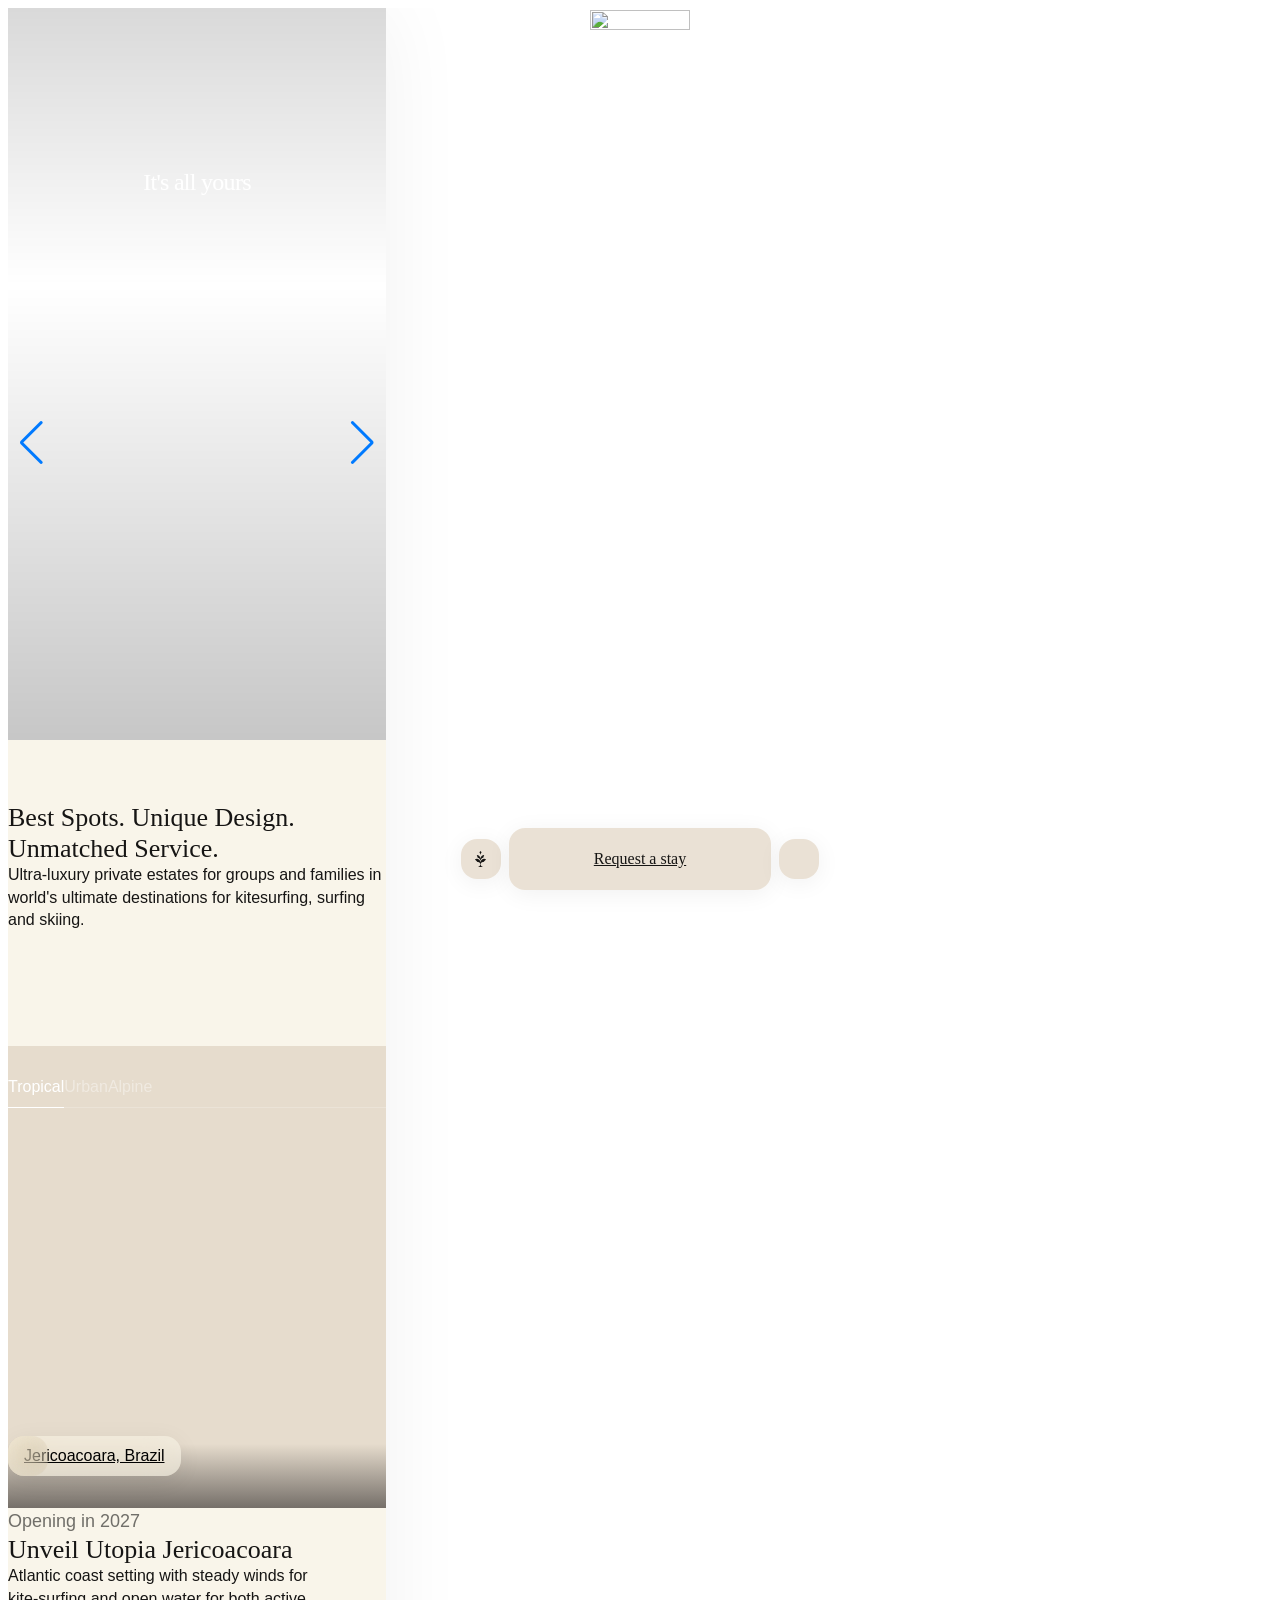
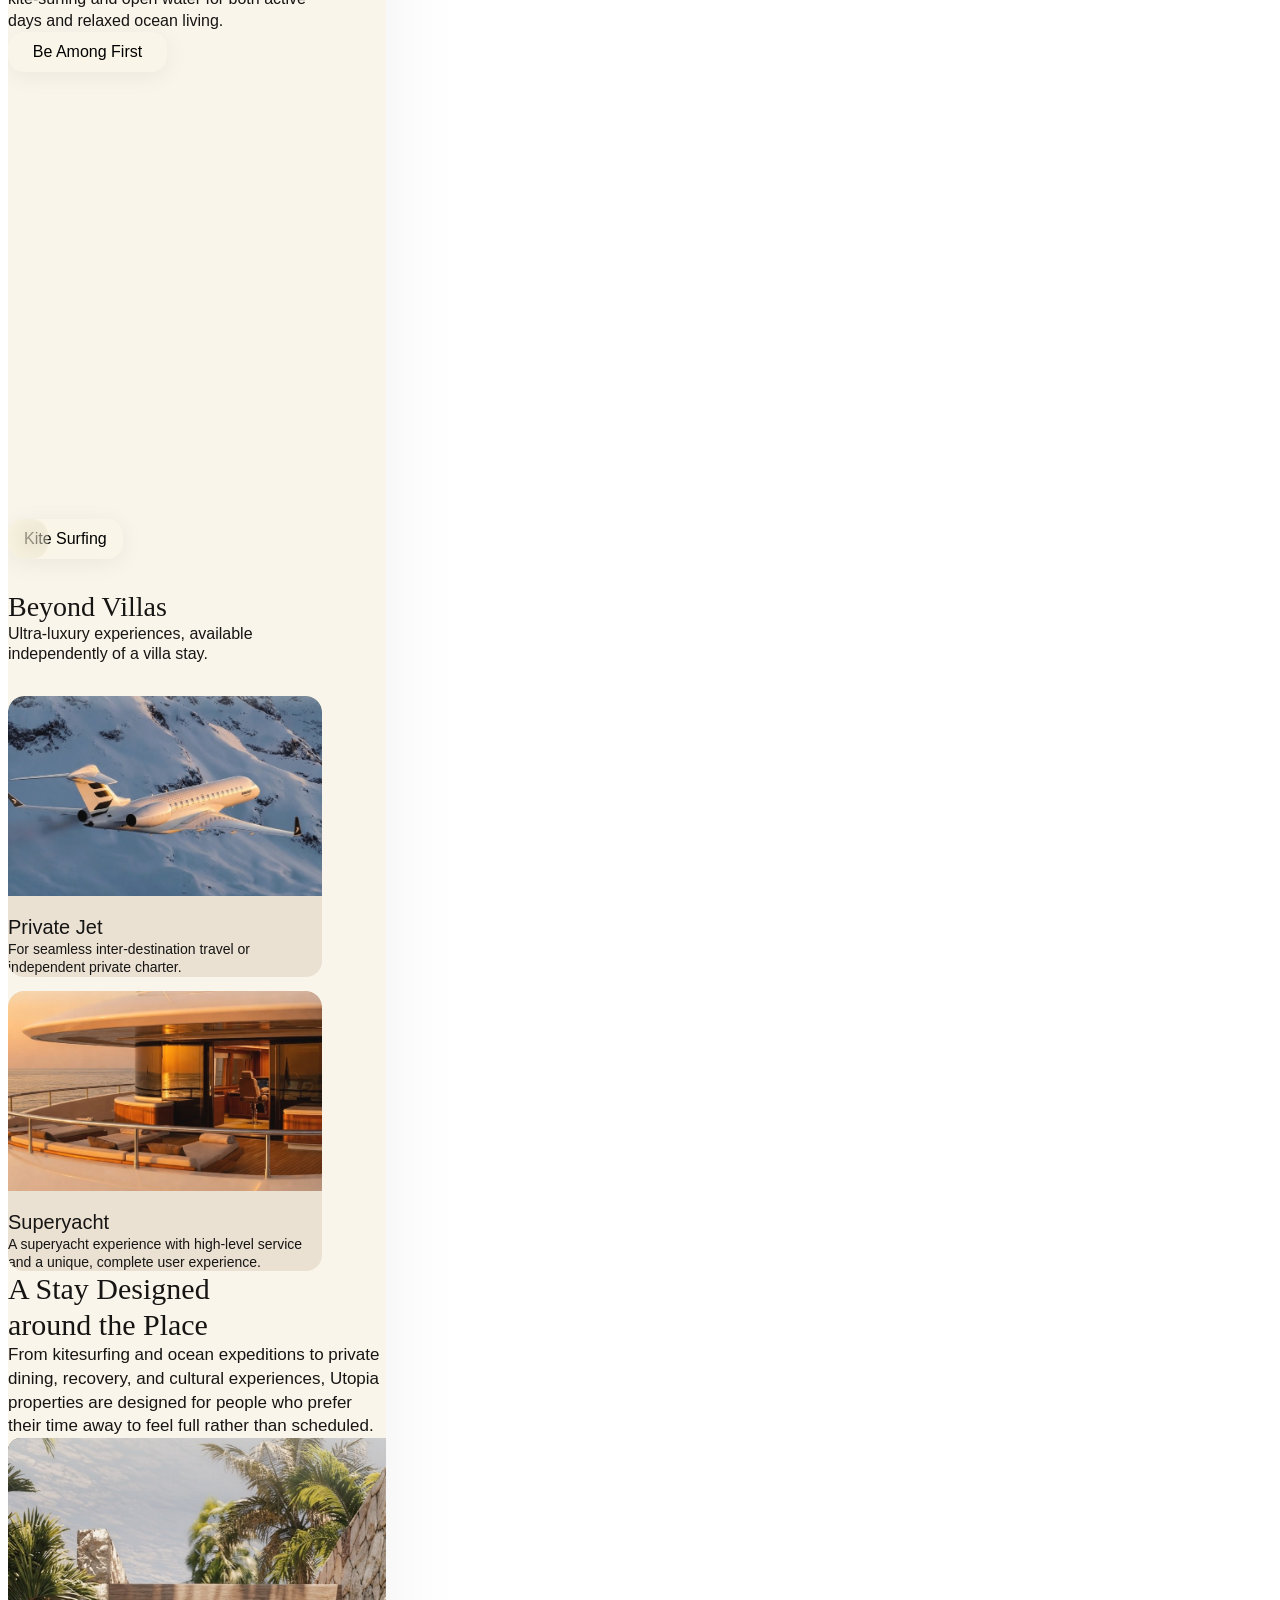
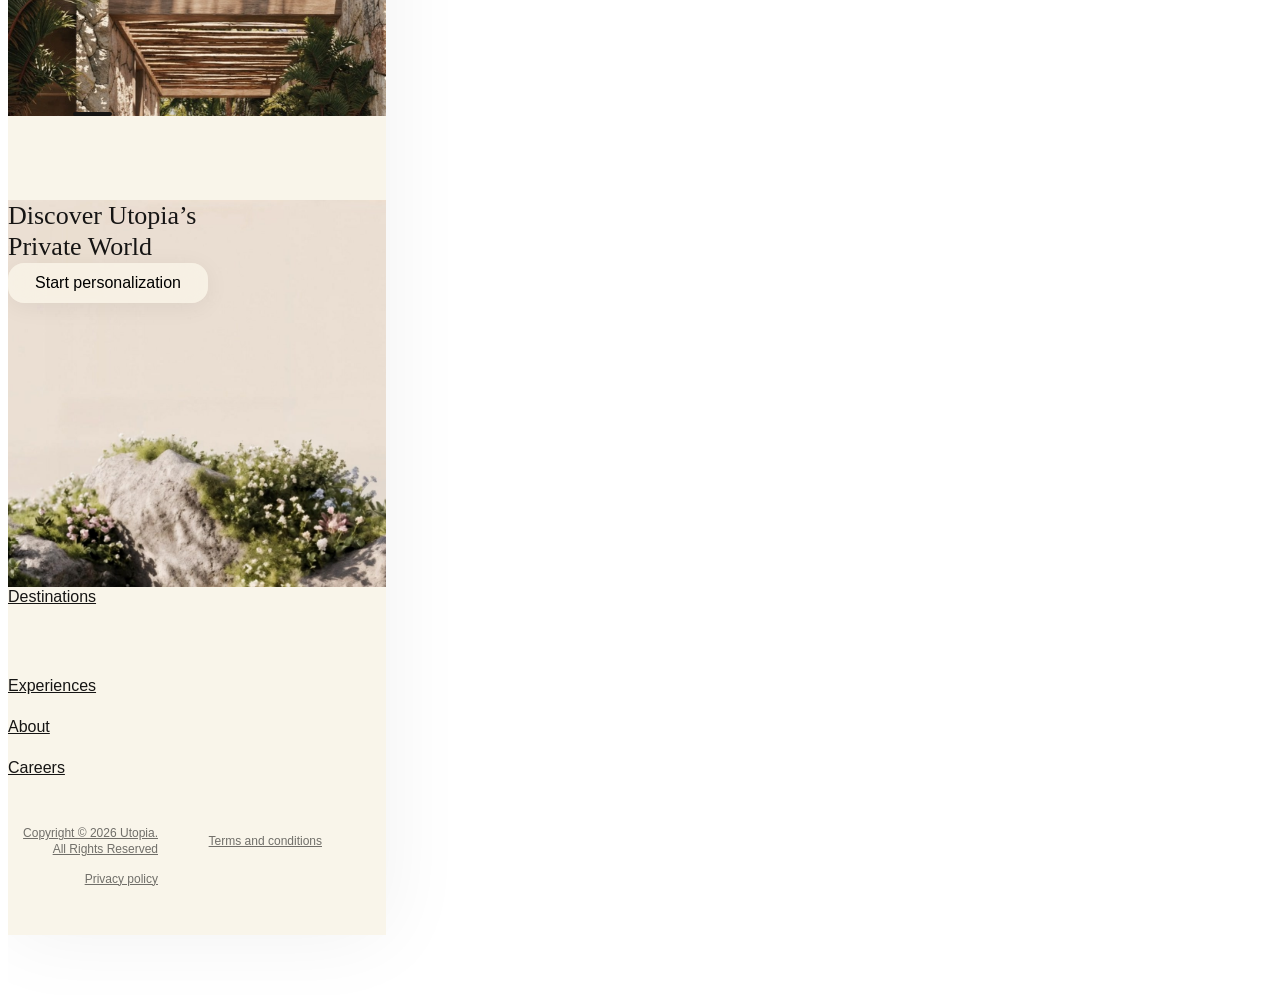
==== index.html @ 231479fd "Changing copy on the homepage to better reflect the brand and offerings. Updated the label for the v" ====
<!DOCTYPE html>
<html lang="en">
  <head>
    <meta charset="UTF-8" />
    <meta name="viewport" content="width=device-width, initial-scale=1, viewport-fit=cover" />
    <meta name="theme-color" content="#f9f5ea" media="(prefers-color-scheme: light)" />
    <meta name="theme-color" content="#f9f5ea" media="(prefers-color-scheme: dark)" />
    <title>Utopia — It's all yours</title>
    <link rel="icon" href="assets/LOGO.svg" type="image/svg+xml" />
    <link rel="stylesheet" href="css/fonts.css?v=20260612-1406" />
    <link rel="stylesheet" href="css/tokens.css?v=20260604-1755" />
    <link rel="stylesheet" href="css/base.css?v=20260602-1430" />
    <link rel="stylesheet" href="css/components.css?v=20260610-2620" />
    <link rel="stylesheet" href="css/sections.css?v=20260610-2440" />
    <link rel="stylesheet" href="css/menu.css?v=20260610-2420" />
    <link rel="stylesheet" href="css/parallax.css?v=20260610-1310" />
    <link rel="stylesheet" href="css/responsive.css?v=20260610-2210" />
    <link rel="stylesheet" href="css/reveal.css?v=20260604-1700" />
    <link
      rel="stylesheet"
      href="https://cdn.jsdelivr.net/npm/swiper@11/swiper-bundle.min.css"
      crossorigin="anonymous"
    />
    <link rel="stylesheet" href="css/hero-swiper.css?v=20260604-1755" />
    <link
      rel="preload"
      as="image"
      href="assets/opt/enhanced_hero-bg-roca.jpg?v=20260610-1330"
      fetchpriority="high"
    />
  </head>
  <body>
    <div class="page">
      <!-- Screen 1: Hero (378×794) -->
      <section class="hero" id="top" aria-label="Hero">
        <div class="hero__logo" aria-hidden="true">
          <img class="hero__logo-mark" src="assets/LOGO.svg" alt="" width="100" height="114" />
        </div>

        <!-- Background swiper (controlled by cards swiper) -->
        <div class="swiper hero__bg-swiper" aria-hidden="true">
          <div class="swiper-wrapper"></div>
        </div>

        <div class="hero__content">
          <h1 class="heading-hero" data-reveal>It's all yours</h1>
          <div class="hero__cards-wrap" data-reveal>
            <!-- Cards swiper (master) -->
            <div class="swiper hero__cards-swiper" aria-label="Destinations">
              <div class="swiper-wrapper" role="list"></div>
              <div class="swiper-pagination"></div>
              <div class="swiper-button-prev" aria-label="Previous destination"></div>
              <div class="swiper-button-next" aria-label="Next destination"></div>
              <div class="swiper-scrollbar"></div>
            </div>
          </div>
        </div>

        <div class="hero__fade" aria-hidden="true"></div>
      </section>

      <!-- Screen 2: Ecosystem (378×706) -->
      <section class="ecosystem" id="destinations" aria-label="Destinations" data-reveal-group>
        <div class="ecosystem__copy">
          <h2 class="ecosystem__title" data-reveal>
            Best Spots. Unique Design. Unmatched Service.
          </h2>
          <p class="ecosystem__body" data-reveal>
            Ultra-luxury private estates for groups and families in world's ultimate destinations for kitesurfing, surfing and skiing.
          </p>
        </div>

        <div class="ecosystem__media" data-reveal>
          <div class="ecosystem__bg" role="img" aria-label="Destination preview"></div>

          <div class="ecosystem__tabs-block">
            <div class="ecosystem__tabs-line" aria-hidden="true"></div>
            <nav class="ecosystem__tabs" aria-label="Location types">
              <button type="button" class="ecosystem__tab is-active" data-group="tropical">Tropical</button>
              <button type="button" class="ecosystem__tab" data-group="urban">Urban</button>
              <button type="button" class="ecosystem__tab" data-group="alpine">Alpine</button>
            </nav>
          </div>

          <button type="button" class="ecosystem__nav-btn ecosystem__nav-btn--prev" aria-label="Previous location">
            <img src="assets/chevron-nav.svg" alt="" width="12" height="12" />
          </button>
          <a class="ecosystem__location-pill" href="#opening">
            <span class="ecosystem__location-pill__label">Jericoacoara, Brazil</span>
          </a>
          <button type="button" class="ecosystem__nav-btn ecosystem__nav-btn--next" aria-label="Next location">
            <img src="assets/chevron-nav.svg" alt="" width="12" height="12" />
          </button>
        </div>
      </section>

      <!-- Screen 3: Opening (378×682, scroll-pinned) -->
      <section class="opening" id="opening" aria-label="Opening announcement" data-reveal-group>
        <div class="opening__sticky">
          <div class="opening__media">
            <div class="opening__slider" aria-label="Opening experiences">
              <div class="opening__slides"></div>
            </div>
            <button
              type="button"
              class="ecosystem__nav-btn ecosystem__nav-btn--prev opening__nav-btn--prev"
              aria-label="Previous slide"
            >
              <img src="assets/chevron-nav.svg" alt="" width="12" height="12" />
            </button>
            <div
              class="ecosystem__location-pill ecosystem__location-pill--static opening__location-pill"
              aria-live="polite"
            >
              <span class="ecosystem__location-pill__label">Kite Surfing</span>
            </div>
            <button
              type="button"
              class="ecosystem__nav-btn ecosystem__nav-btn--next opening__nav-btn--next"
              aria-label="Next slide"
            >
              <img src="assets/chevron-nav.svg" alt="" width="12" height="12" />
            </button>
          </div>

          <div class="opening__content">
            <div class="opening__copy">
              <p class="opening__eyebrow" data-reveal>Opening in 2027</p>
              <h2 class="opening__title" data-reveal>Unveil Utopia Jericoacoara</h2>
              <p class="opening__body" data-reveal>
                Atlantic coast setting with steady winds for kite-surfing and open water for both
                active days and relaxed ocean living.
              </p>
            </div>
            <a class="opening__cta" href="#request" data-reveal>Be Among First</a>
          </div>

        </div>
      </section>

      <!-- Screen 4: Beyond villas (Figma 899:1370) -->
      <section class="beyond" id="experiences" aria-label="Beyond villas" data-reveal-group>
        <div class="beyond__intro">
          <h2 class="beyond__title" data-reveal>Beyond Villas</h2>
          <p class="beyond__lead" data-reveal>
            Ultra-luxury experiences, available independently of a villa stay.
          </p>
        </div>

        <div class="beyond__cards">
          <a class="beyond__card" id="jet" href="coming-soon.html" data-coming-soon data-reveal>
            <div class="parallax-media beyond__card-media">
              <video
                class="beyond__image beyond__video"
                data-src="assets/jet.mp4?v=20260604-1527"
                poster="assets/opt/beyond-jet.jpg?v=20260610-1330"
                width="314"
                height="200"
                muted
                loop
                playsinline
                preload="none"
                aria-label="Private jet over mountains"
              ></video>
            </div>
            <div class="beyond__card-body">
              <div class="beyond__head">
                <span class="beyond__card-title">Private Jet</span>
                <img class="beyond__chevron" src="assets/chevron-dark.svg" alt="" width="12" height="12" />
              </div>
              <p class="beyond__desc">
                For seamless inter-destination travel or independent private charter.
              </p>
            </div>
          </a>

          <a class="beyond__card" id="yacht" href="coming-soon.html" data-coming-soon data-reveal>
            <div class="parallax-media beyond__card-media">
              <video
                class="beyond__image beyond__video"
                data-src="assets/yacht.mp4?v=20260604-1525"
                poster="assets/opt/beyond-yacht.jpg?v=20260610-1330"
                width="314"
                height="200"
                muted
                loop
                playsinline
                preload="none"
                aria-label="Superyacht at sea"
              ></video>
            </div>
            <div class="beyond__card-body">
              <div class="beyond__head">
                <span class="beyond__card-title">Superyacht</span>
                <img class="beyond__chevron" src="assets/chevron-dark.svg" alt="" width="12" height="12" />
              </div>
              <p class="beyond__desc">
                A superyacht experience with high-level service and a unique, complete user experience.
              </p>
            </div>
          </a>
        </div>
      </section>

      <!-- Screen 5: Days designed (378×621) -->
      <section class="days" aria-label="A stay designed around the place" data-reveal-group>
        <div class="days__intro">
          <h2 class="days__title" data-reveal>A Stay Designed<br />around the Place</h2>
          <p class="days__body" data-reveal>
            From kitesurfing and ocean expeditions to private dining, recovery, and cultural experiences,
            Utopia properties are designed for people who prefer their time away to feel full rather than
            scheduled.
          </p>
        </div>

        <div class="days__viewport" data-reveal>
          <div class="days__carousel">
            <div class="days__stage" aria-roledescription="carousel" aria-label="Experience highlights">
              <div class="days__track">
                <article class="days__card" data-index="0">
                  <img src="assets/opt/days-water.jpg?v=20260610-1330" alt="" width="205" height="274" loading="lazy" decoding="async" />
                  <span class="days__label">Water Sports</span>
                </article>
                <article class="days__card" data-index="1">
                  <img src="assets/opt/days-dining.jpg?v=20260610-1330" alt="" width="205" height="274" loading="lazy" decoding="async" />
                  <span class="days__label">Fine Dining</span>
                </article>
                <article class="days__card" data-index="2">
                  <img src="assets/opt/days-wellness.jpg?v=20260610-1330" alt="" width="205" height="274" loading="lazy" decoding="async" />
                  <span class="days__label">Wellness</span>
                </article>
              </div>
              <button type="button" class="days__hit days__hit--prev" aria-label="Previous slide"></button>
              <button type="button" class="days__hit days__hit--next" aria-label="Next slide"></button>
            </div>
          <div class="days__progress" data-active="0" role="tablist" aria-label="Carousel pagination">
            <button type="button" class="days__progress-item" role="tab" aria-current="true" aria-label="Water Sports"></button>
            <button type="button" class="days__progress-item" role="tab" aria-current="false" aria-label="Fine Dining"></button>
            <button type="button" class="days__progress-item" role="tab" aria-current="false" aria-label="Wellness"></button>
          </div>
          </div>
        </div>
      </section>

      <!-- Screen 6: Final CTA (378×387) -->
      <section class="cta-final" id="request" aria-label="Discover" data-reveal-group>
        <div class="cta-final__bg" aria-hidden="true">
          <video
            class="cta-final__video"
            data-src="assets/footer.mp4"
            poster="assets/opt/cta-footer-poster.jpg?v=20260610-1330"
            width="2052"
            height="1008"
            muted
            autoplay
            loop
            playsinline
            preload="metadata"
          ></video>
        </div>

        <div class="cta-final__content">
          <h2 class="cta-final__title" data-reveal>Discover Utopia&rsquo;s<br />Private World</h2>
          <a class="cta-final__cta" href="#request" data-reveal>Start personalization</a>
        </div>
      </section>

      <!-- Footer (378×510) -->
      <footer class="footer" aria-label="Footer" data-reveal-group>
        <div class="footer__inner">
          <div class="footer__destinations menu__destinations">
            <a class="footer__label menu__destinations-label" href="coming-soon.html" data-coming-soon data-reveal>Destinations</a>
            <div data-destinations-nav data-destinations-id-prefix="footer-dest"></div>
          </div>

          <nav class="footer__links" aria-label="Site" data-reveal>
            <a class="footer__link" href="coming-soon.html" data-coming-soon>Experiences</a>
            <a class="footer__link" href="coming-soon.html" id="about" data-coming-soon>About</a>
            <a class="footer__link" href="coming-soon.html" id="careers" data-coming-soon>Careers</a>
          </nav>

          <div class="footer__legal" data-reveal>
            <a class="footer__legal-copy footer__link" href="coming-soon.html" data-coming-soon>Copyright © 2026 Utopia. All Rights Reserved</a>
            <a class="footer__link" href="coming-soon.html" data-coming-soon>Terms and conditions</a>
            <a class="footer__link" href="coming-soon.html" data-coming-soon>Privacy policy</a>
          </div>
        </div>
      </footer>
    </div>

    <!-- Full-screen menu (Figma 722:1218) -->
    <aside class="menu" id="site-menu" aria-hidden="true" aria-label="Site menu">
      <div class="menu__surface">
        <div class="menu__scroll">
          <header class="menu__header">
            <a class="logo menu__brand" href="#top" aria-label="Utopia home">
              <img class="logo__full" src="assets/LOGO-dark.svg" alt="Utopia" width="100" height="114" />
            </a>
          </header>
          <div class="menu__rule" role="presentation" aria-hidden="true"></div>

          <nav class="menu__nav" aria-label="Main">
            <div class="footer__destinations menu__destinations">
              <a class="footer__label menu__destinations-label" href="coming-soon.html" data-coming-soon>Destinations</a>
              <div data-destinations-nav data-destinations-id-prefix="menu-dest"></div>
            </div>

            <div class="footer__links menu__links" aria-label="Site">
              <div class="menu__link-group">
                <a class="menu__link" href="coming-soon.html" data-coming-soon>Private Jet</a>
                <a class="menu__link" href="coming-soon.html" data-coming-soon>Superyacht</a>
              </div>
              <div class="menu__link-group">
                <a class="menu__link" href="coming-soon.html" data-coming-soon>About</a>
                <a class="menu__link" href="coming-soon.html" data-coming-soon>Careers</a>
              </div>
            </div>
          </nav>
        </div>
      </div>
    </aside>

    <!-- Fixed dock -->
    <nav class="dock" aria-label="Primary navigation">
      <a class="dock__icon-btn dock__home" href="#top" aria-label="Utopia home">
        <img class="dock__home-mark" src="assets/logo-mark-dark.svg" alt="" width="20" height="20" />
      </a>
      <a class="dock__cta" href="#request">Request a stay</a>
      <button
        type="button"
        class="dock__icon-btn dock__menu-toggle"
        aria-expanded="false"
        aria-controls="site-menu"
        aria-label="Open menu"
      >
        <img class="dock__icon-menu" src="assets/menu.svg" alt="" width="16" height="16" />
        <img class="dock__icon-close" src="assets/close.svg" alt="" width="16" height="16" />
      </button>
    </nav>

    <script type="module" src="js/main.js?v=20260610-2700"></script>
  </body>
</html>
---- css/tokens.css ----
:root {
  --color-cream: #f9f5ea;
  --color-cream-warm: #e6dccd;
  --color-text: #161514;
  --color-text-muted: rgba(22, 21, 20, 0.6);
  --color-white: #ffffff;
  --color-border: rgba(229, 218, 203, 0.7);
  --color-dock: rgba(229, 218, 203, 0.8);
  --color-glass: rgba(249, 245, 234, 0.6);
  --color-glass-strong: rgba(249, 245, 234, 0.8);

  --glass-blur: 16px;
  --glass-saturate: 1.65;
  --glass-shadow: 0 4px 24px rgba(0, 0, 0, 0.06);
  --color-overlay: rgba(51, 47, 46, 0.55);

  --font-serif: "GT Ultra Median", "Times New Roman", serif;
  --font-sans: "NB International", "Helvetica Neue", Helvetica, Arial, sans-serif;

  --radius-card: 16px;
  --radius-dock: 16px;
  --radius-pill: 160px;

  --app-width: 100%;
  --space-page: clamp(16px, 5.5vw, 32px);
  --space-gutter: 10px;
  --max-width: min(378px, var(--app-width));
  --content-width: min(314px, calc(var(--app-width) - var(--space-page) * 2));
  --days-stage-max: min(412px, calc(var(--app-width) - var(--space-page) * 2));

  --dock-height: 40px;
  --dock-offset: 10px;
  --dock-safe: calc(var(--dock-height) + var(--dock-offset) * 2 + env(safe-area-inset-bottom, 0px));

  --ease-cinematic: cubic-bezier(0.4, 0, 0.2, 1);
  --duration-crossfade: 1.1s;
}
---- css/components.css ----
/* Logo — white emblem on hero; black wordmark bar slides in after hero (Figma 900:1549) */
.logo {
  display: block;
  text-decoration: none;
}

.logo__full {
  display: block;
  width: 100px;
  height: auto;
}

.hero__logo {
  position: fixed;
  z-index: 94;
  top: max(10px, env(safe-area-inset-top, 0px));
  left: 50%;
  transform: translateX(-50%);
  display: flex;
  justify-content: center;
  align-items: center;
  text-decoration: none;
  pointer-events: auto;
}

.hero__logo[hidden] {
  display: none !important;
}

body.menu-open .hero__logo,
body.is-past-hero .hero__logo {
  display: none !important;
  pointer-events: none;
}

.hero__logo-mark {
  display: block;
  width: 100px;
  height: auto;
}

.site-logo-bar {
  --site-logo-bar-height: calc(56px + env(safe-area-inset-top, 0px));
  position: fixed;
  z-index: 95;
  top: 0;
  left: 0;
  right: 0;
  width: 100%;
  height: var(--site-logo-bar-height);
  box-sizing: border-box;
  display: flex;
  justify-content: center;
  align-items: flex-end;
  padding: env(safe-area-inset-top, 0px) 0 0;
  background: var(--color-glass);
  backdrop-filter: blur(var(--glass-blur)) saturate(var(--glass-saturate));
  -webkit-backdrop-filter: blur(var(--glass-blur)) saturate(var(--glass-saturate));
  transform: translate3d(0, calc(-1 * var(--site-logo-bar-height)), 0);
  opacity: 0;
  visibility: hidden;
  pointer-events: none;
  will-change: transform, opacity;
  transition:
    transform 0.45s var(--ease-cinematic),
    opacity 0.45s var(--ease-cinematic),
    visibility 0.45s var(--ease-cinematic);
}

.site-logo-bar[hidden] {
  display: none !important;
}

.site-logo-bar.is-visible {
  transform: translate3d(0, 0, 0);
  opacity: 1;
  visibility: visible;
  pointer-events: auto;
}

.site-logo-bar__link {
  display: flex;
  justify-content: center;
  align-items: center;
  height: 56px;
  flex-shrink: 0;
  text-decoration: none;
}

.site-logo-bar__mark {
  display: block;
  width: 87.14px;
  height: auto;
}

body.menu-open .site-logo-bar {
  visibility: hidden;
  pointer-events: none;
}

@media (prefers-reduced-motion: reduce) {
  .site-logo-bar {
    transition: none;
  }
}

/* Typography */
.heading-display {
  margin: 0;
  font-family: var(--font-serif);
  font-weight: 300;
  font-size: 26px;
  line-height: 1.2;
  letter-spacing: -0.02em;
}

.heading-hero {
  margin: 0;
  width: 100%;
  max-width: 100%;
  box-sizing: border-box;
  font-family: var(--font-serif);
  font-weight: 300;
  font-size: 24px;
  line-height: 1.2;
  letter-spacing: -0.72px;
  text-align: center;
  color: var(--color-white);
}

.heading-section {
  margin: 0;
  font-family: var(--font-serif);
  font-weight: 300;
  font-size: 26px;
  line-height: 1.2;
}

.text-body {
  margin: 0;
  font-size: 16px;
  line-height: 1.4;
}

.text-eyebrow {
  margin: 0;
  font-size: 20px;
  line-height: 1.3;
  color: var(--color-text-muted);
}

.text-label {
  font-size: 12px;
  line-height: 1;
  color: var(--color-white);
}

.text-card-title {
  margin: 0;
  font-size: 20px;
  line-height: 1.3;
}

/* Dock */
.dock {
  position: fixed;
  z-index: 100;
  left: 0;
  right: 0;
  bottom: calc(var(--dock-offset) + env(safe-area-inset-bottom, 0px));
  width: min(calc(100% - 20px), calc(var(--max-width) - 20px));
  margin-left: auto;
  margin-right: auto;
  display: flex;
  gap: 8px;
  align-items: center;
  pointer-events: none;
}

.dock > * {
  pointer-events: auto;
}

.dock__cta {
  flex: 1;
  display: flex;
  align-items: center;
  justify-content: center;
  min-height: var(--dock-height);
  padding: 11px 12px;
  border-radius: var(--radius-dock);
  background: var(--color-dock);
  font-size: 16px;
  line-height: 18px;
  color: var(--color-text);
}

.dock__icon-btn {
  flex-shrink: 0;
  width: var(--dock-height);
  height: var(--dock-height);
  display: flex;
  align-items: center;
  justify-content: center;
  border-radius: var(--radius-dock);
  background: var(--color-dock);
}

/* Liquid glass — Figma backdrop-blur 16px on pills / dock */
:is(
  .dock__cta,
  .dock__icon-btn:not(.dock__icon-btn--ghost),
  .opening__cta,
  .ecosystem__location-pill,
  .ecosystem__nav-btn,
  .cta-final__cta,
  .btn-pill
) {
  border: none;
  -webkit-backdrop-filter: blur(var(--glass-blur)) saturate(var(--glass-saturate));
  backdrop-filter: blur(var(--glass-blur)) saturate(var(--glass-saturate));
  box-shadow: var(--glass-shadow);
}

@supports not ((-webkit-backdrop-filter: blur(1px)) or (backdrop-filter: blur(1px))) {
  .dock__cta,
  .dock__icon-btn:not(.dock__icon-btn--ghost) {
    background: rgba(229, 218, 203, 0.95);
  }

  .opening__cta,
  .ecosystem__location-pill,
  .ecosystem__nav-btn,
  .btn-pill {
    background: rgba(249, 245, 234, 0.92);
  }

  .cta-final__cta {
    background: rgba(249, 245, 234, 0.95);
  }
}

.dock__icon-btn--ghost {
  opacity: 0;
  pointer-events: none;
}

.dock__icon-btn img {
  width: 16px;
  height: 16px;
}

.dock__home {
  text-decoration: none;
  color: inherit;
}

.dock__home-mark {
  display: block;
  width: 16px;
  height: 16px;
  object-fit: contain;
}

/* Buttons */
.btn-pill {
  display: inline-flex;
  align-items: center;
  justify-content: center;
  padding: 11px 24px;
  border-radius: var(--radius-dock);
  background: var(--color-glass);
  font-size: 16px;
  line-height: 18px;
  color: var(--color-text);
}

.btn-pill--strong {
  background: var(--color-glass-strong);
}

/* Cards */
.location-card {
  flex: 0 0 var(--content-width);
  width: var(--content-width);
  height: 100%;
  max-height: 420px;
  border-radius: 16px;
  border: 1px solid rgba(229, 218, 203, 0.7);
  background: rgba(255, 255, 255, 0.01);
  position: relative;
  scroll-snap-align: center;
  scroll-snap-stop: normal;
  touch-action: inherit;
  box-shadow:
    0 16px 32px -8px rgba(0, 0, 0, 0.1),
    0 2px 2px rgba(0, 0, 0, 0.05);
  text-decoration: none;
}

.location-card.is-center {
  background: transparent;
  box-shadow:
    0 16px 32px rgba(0, 0, 0, 0.1),
    0 2px 2px rgba(0, 0, 0, 0.05);
}

.location-card__label {
  position: absolute;
  left: 20px;
  bottom: 19px;
  display: flex;
  align-items: center;
  gap: 8px;
  color: #ffffff;
  font-family: var(--font-sans);
  font-weight: 400;
  font-size: 12.308px;
  line-height: normal;
  white-space: nowrap;
}

.location-card.is-center .location-card__label {
  font-size: 16px;
}

.location-card__label img {
  flex-shrink: 0;
  width: 12px;
  height: 12px;
}

.experience-card {
  flex: 0 0 auto;
  position: relative;
  border-radius: var(--radius-card);
  overflow: hidden;
  scroll-snap-align: start;
  box-shadow:
    0 10px 21px -5px rgba(0, 0, 0, 0.1),
    0 1px 1px rgba(0, 0, 0, 0.05);
}

.experience-card--large {
  width: 205px;
  height: 274px;
}

.experience-card--small {
  width: 163px;
  height: 219px;
  margin-top: 27px;
}

.experience-card__img {
  width: 100%;
  height: 100%;
  object-fit: cover;
}

.experience-card__label {
  position: absolute;
  left: 16px;
  bottom: 16px;
  font-size: 12px;
  color: var(--color-white);
}

.experience-card::after {
  content: "";
  position: absolute;
  inset: 0;
  background: linear-gradient(
    180deg,
    rgba(249, 245, 234, 0.35) 0%,
    transparent 18%,
    transparent 70%,
    rgba(51, 47, 46, 0.75) 100%
  );
  pointer-events: none;
}

/* Progress */
.progress-dots {
  display: flex;
  align-items: center;
  gap: 8px;
  height: 4px;
}

.progress-dots__bar {
  width: 39px;
  height: 2px;
  border-radius: 1px;
  background: var(--color-white);
  transform-origin: left;
  transition: width 0.35s var(--ease-cinematic);
}

.progress-dots__dot {
  width: 4px;
  height: 4px;
  border-radius: 50%;
  background: rgba(255, 255, 255, 0.35);
  transition: background 0.35s var(--ease-cinematic);
}

.progress-dots__dot.is-active {
  background: var(--color-white);
}

.progress-line {
  position: relative;
  height: 2px;
  width: 100%;
  background: rgba(22, 21, 20, 0.12);
  border-radius: 1px;
  overflow: hidden;
}

.progress-line__fill {
  position: absolute;
  left: 0;
  top: 0;
  height: 100%;
  background: var(--color-text);
  border-radius: inherit;
  transition: width 0.2s linear;
}

/* Tabs */
.tabs {
  display: flex;
  justify-content: space-between;
  border-bottom: 1px solid rgba(255, 255, 255, 0.25);
}

.tab {
  padding-bottom: 11px;
  font-size: 16px;
  line-height: 18px;
  color: rgba(255, 255, 255, 0.4);
  border-bottom: 1px solid transparent;
  margin-bottom: -1px;
  transition:
    color 0.3s var(--ease-cinematic),
    border-color 0.3s var(--ease-cinematic);
}

.tab.is-active {
  color: var(--color-white);
  border-bottom-color: var(--color-white);
}

.tab:disabled {
  opacity: 0.5;
  cursor: default;
}

/* Experience row link */
.experience-link {
  display: block;
}

.experience-link__image {
  width: 100%;
  height: 200px;
  object-fit: cover;
  border-radius: var(--radius-card);
}

.experience-link__head {
  display: flex;
  align-items: center;
  gap: 12px;
  margin-top: 18px;
}

.experience-link__head img {
  width: 12px;
  height: 12px;
}

.experience-link__desc {
  margin: 12px 0 0;
  font-size: 16px;
  line-height: 1.4;
}
---- css/sections.css ----
/* —— Hero (Figma 711:1216 — 378×794) —— */
.hero {
  --hero-content-top: 160px;
  --hero-content-bottom: 62px;
  --hero-title-cards-gap: 36px;

  position: relative;
  z-index: 1;
  width: 100%;
  max-width: var(--max-width);
  height: 794px;
  margin: 0 auto;
  overflow: hidden;
  overscroll-behavior-x: contain;
  overscroll-behavior-y: auto;
  color: var(--color-white);
}

.hero__content {
  position: absolute;
  z-index: 3;
  left: 0;
  right: 0;
  top: 0;
  bottom: 0;
  width: 100%;
  min-width: 0;
  padding-top: var(--hero-content-top);
  padding-bottom: var(--hero-content-bottom);
  box-sizing: border-box;
  display: flex;
  flex-direction: column;
  align-items: center;
  gap: 0;
  min-height: 0;
  overflow: visible;
}

.hero__cards-wrap {
  width: 100%;
  min-width: 0;
  margin-top: var(--hero-title-cards-gap);
  flex: 1 1 auto;
  min-height: 0;
  height: var(--hero-card-height, 420px);
  max-height: var(--hero-card-height, 420px);
  overflow: visible;
}

.hero .location-card,
.hero .location-card.is-center {
  box-shadow: none;
}

.hero__fade {
  position: absolute;
  left: 0;
  right: 0;
  top: 732px;
  height: 62px;
  background: #f9f5ea;
  z-index: 2;
  pointer-events: none;
}

/* —— Ecosystem / Locations (Figma 693:2897 — 378×706) —— */
.ecosystem {
  position: relative;
  z-index: 2;
  scroll-margin-top: calc(max(10px, env(safe-area-inset-top, 0px)) + 8px);
  display: flex;
  flex-direction: column;
  width: 100%;
  max-width: var(--max-width);
  min-height: 706px;
  margin: 0 auto;
  background: #f9f5ea;
}

.ecosystem__copy {
  position: relative;
  flex: 0 0 auto;
  box-sizing: border-box;
  width: 100%;
  padding: var(--space-section-top-lg) var(--pad-right) 0 var(--pad-left);
  background: #f9f5ea;
  display: flex;
  flex-direction: column;
  gap: var(--space-xs);
}

.ecosystem__title {
  margin: 0;
  width: 100%;
  max-width: none;
  font-family: var(--font-serif);
  font-weight: 300;
  font-size: 26px;
  line-height: 1.2;
  color: #161514;
  overflow: visible;
}

.ecosystem__body {
  margin: 0;
  width: 100%;
  max-width: none;
  font-family: var(--font-sans);
  font-weight: 400;
  font-size: 16px;
  line-height: 1.4;
  color: #161514;
}

.ecosystem__media {
  position: relative;
  flex: 0 0 462px;
  width: 100%;
  height: 462px;
  margin-top: auto;
  touch-action: pan-y;
}

.ecosystem__bg {
  position: absolute;
  inset: 0;
  background-color: #e6dccd;
  background-image: linear-gradient(180deg, rgba(51, 47, 46, 0) 86.13%, #332f2e 108.21%);
  background-size: cover;
  background-position: center;
  transition: opacity 0.45s var(--ease-cinematic);
}

.ecosystem__bg.is-loading {
  opacity: 0.94;
}

.ecosystem__bg.is-ready {
  opacity: 1;
}

.ecosystem__tabs-block {
  position: absolute;
  left: 0;
  right: 0;
  top: 32px;
  width: 100%;
  height: 29px;
  z-index: 2;
}

.ecosystem__tabs-line {
  position: absolute;
  left: 0;
  right: 0;
  top: 29px;
  width: 100%;
  height: 0;
  margin: 0;
  border: none;
  border-top: 1px solid rgba(255, 255, 255, 0.2);
}

/* Figma 693:2902 — Tropical / Urban / Alpine across 314px content lane */
.ecosystem__tabs {
  position: absolute;
  left: var(--pad-left);
  right: var(--pad-right);
  top: 0;
  height: 29px;
  display: flex;
  flex-direction: row;
  justify-content: space-between;
  align-items: flex-start;
}

.ecosystem__tab {
  position: relative;
  flex: 0 0 auto;
  box-sizing: border-box;
  padding: 0 0 11px;
  border: none;
  border-bottom: 1px solid transparent;
  background: none;
  font-family: var(--font-sans);
  font-weight: 400;
  font-size: 16px;
  line-height: 18px;
  color: rgba(255, 255, 255, 0.4);
  cursor: pointer;
  white-space: nowrap;
}

.ecosystem__tab.is-active {
  color: #ffffff;
  border-bottom-color: #ffffff;
}

.ecosystem__tab:disabled {
  opacity: 0.4;
  cursor: default;
}

.ecosystem__location-pill {
  position: absolute;
  z-index: 2;
  left: calc(var(--pad-left) + 48px);
  right: calc(var(--pad-right) + 48px);
  top: 390px;
  box-sizing: border-box;
  display: flex;
  align-items: center;
  justify-content: center;
  min-width: 0;
  width: auto;
  height: 40px;
  padding: 11px 16px;
  border-radius: 16px;
  background: rgba(249, 245, 234, 0.6);
  font-family: var(--font-sans);
  font-weight: 400;
  font-size: 16px;
  line-height: 18px;
  color: #000000;
  overflow: hidden;
}

.ecosystem__location-pill__label {
  display: block;
  min-width: 0;
  max-width: 100%;
  overflow: hidden;
  text-overflow: ellipsis;
  white-space: nowrap;
  text-align: center;
}

.ecosystem__location-pill--static {
  pointer-events: none;
  cursor: default;
  text-decoration: none;
}

.ecosystem__nav-btn {
  position: absolute;
  z-index: 2;
  top: 390px;
  width: 40px;
  height: 40px;
  display: flex;
  align-items: center;
  justify-content: center;
  padding: 0;
  border: none;
  border-radius: 16px;
  background: rgba(249, 245, 234, 0.6);
  cursor: pointer;
}

.ecosystem__nav-btn--prev {
  left: var(--pad-left);
  right: auto;
}

.ecosystem__nav-btn--prev img {
  transform: scaleX(-1);
}

.ecosystem__nav-btn--next {
  right: var(--pad-right);
  left: auto;
}

.ecosystem__nav-btn img {
  width: 12px;
  height: 12px;
}

/* —— Opening (Figma 693:2955 — 378×682, scroll-pinned) —— */
.opening {
  position: relative;
  background: #f9f5ea;
}

.opening__sticky {
  position: relative;
  top: 0;
  width: 100%;
  max-width: var(--max-width);
  height: min(682px, 100dvh);
  margin: 0 auto;
  overflow: hidden;
  background: transparent;
  z-index: 2;
}

.opening__media {
  position: absolute;
  inset: 0;
  z-index: 0;
}

.opening__slider {
  width: 100%;
  height: 100%;
}

.opening__slides {
  position: relative;
  width: 100%;
  height: 100%;
}

.opening__slide {
  position: absolute;
  inset: 0;
  opacity: 0;
  visibility: hidden;
  pointer-events: none;
}

.opening__slide.is-active {
  opacity: 1;
  visibility: visible;
}

.opening__bg-slide {
  position: relative;
  width: 100%;
  height: 100%;
  overflow: hidden;
  background: #f9f5ea;
}

.opening__bg-slide--0 .opening__bg-media {
  width: 696px;
  height: 100%;
  left: calc(50% - 348px + 143px);
}

.opening__bg-slide--1 .opening__bg-media {
  width: 394px;
  height: 100%;
  left: calc(50% - 197px - 8px);
}

.opening__bg-slide--2 .opening__bg-media {
  width: 408px;
  height: 100%;
  left: calc(50% - 204px - 1px);
}

.opening__bg-media {
  position: absolute;
  top: 0;
  max-width: none;
  height: 100%;
  object-fit: cover;
  pointer-events: none;
}

video.opening__bg-media {
  display: block;
  background: #f9f5ea;
}

.opening__content {
  position: absolute;
  z-index: 2;
  left: var(--pad-left);
  right: var(--pad-right);
  top: var(--space-section-top-lg);
  width: auto;
  box-sizing: border-box;
  display: flex;
  flex-direction: column;
  align-items: flex-start;
  gap: var(--space-lg);
}

.opening__copy {
  display: flex;
  flex-direction: column;
  gap: var(--space-xs);
  width: 100%;
  max-width: min(314px, 100%);
  box-sizing: border-box;
}

.opening__eyebrow {
  margin: 0;
  width: 100%;
  max-width: 100%;
  box-sizing: border-box;
  font-family: var(--font-sans);
  font-weight: 400;
  font-size: 18px;
  line-height: 26px;
  color: rgba(22, 21, 20, 0.6);
}

.opening__title {
  margin: 0;
  width: 100%;
  max-width: 100%;
  box-sizing: border-box;
  font-family: var(--font-serif);
  font-weight: 300;
  font-size: 26px;
  line-height: 1.2;
  color: #161514;
}

.opening__body {
  margin: 0;
  width: 100%;
  max-width: 100%;
  box-sizing: border-box;
  font-family: var(--font-sans);
  font-weight: 400;
  font-size: 16px;
  line-height: 1.4;
  color: #161514;
}

.opening__cta {
  box-sizing: border-box;
  display: inline-flex;
  align-items: center;
  justify-content: center;
  width: 159px;
  height: 40px;
  padding: 11px 24px;
  border-radius: 16px;
  background: rgba(249, 245, 234, 0.6);
  font-family: var(--font-sans);
  font-weight: 400;
  font-size: 16px;
  line-height: 18px;
  color: #000000;
  text-decoration: none;
  white-space: nowrap;
}

/* Opening nav + pill — same row as ecosystem__media */
.opening__media .ecosystem__nav-btn,
.opening__media .opening__location-pill {
  z-index: 3;
  top: auto;
  bottom: 31.5px;
}

.opening__media .ecosystem__nav-btn--prev {
  left: var(--pad-left);
  right: auto;
}

.opening__media .ecosystem__nav-btn--next {
  right: var(--pad-right);
  left: auto;
}

.opening__media .opening__location-pill {
  position: absolute;
  left: calc(var(--pad-left) + 48px);
  right: calc(var(--pad-right) + 48px);
  width: auto;
  max-width: none;
  pointer-events: none;
}

/* —— Beyond villas (Figma 899:1370) —— */
.beyond {
  position: relative;
  box-sizing: border-box;
  width: 100%;
  max-width: var(--max-width);
  margin: 0 auto;
  padding-block: var(--space-section-top-lg) var(--space-section-bottom-md);
  padding-inline: var(--pad-left) var(--pad-right);
  display: flex;
  flex-direction: column;
  align-items: stretch;
  gap: 0;
  background: #f9f5ea;
}

.beyond__intro {
  display: flex;
  flex-direction: column;
  gap: var(--space-xs);
  width: 100%;
  max-width: var(--content-width);
  margin-bottom: 31px;
}

.beyond__title {
  margin: 0;
  font-family: var(--font-serif);
  font-weight: 300;
  font-size: 28px;
  line-height: 1.2;
  color: #161514;
}

.beyond__lead {
  margin: 0;
  font-family: var(--font-sans);
  font-weight: 400;
  font-size: 16px;
  line-height: 1.3;
  color: #161514;
}

.beyond__cards {
  display: flex;
  flex-direction: column;
  gap: 14px;
  width: 100%;
  max-width: var(--content-width);
}

.beyond__card {
  display: flex;
  flex-direction: column;
  gap: 18px;
  width: 100%;
  box-sizing: border-box;
  border-radius: var(--radius-card);
  background: rgba(230, 220, 205, 0.8);
  text-decoration: none;
  color: inherit;
  overflow: hidden;
  scroll-margin-top: calc(max(10px, env(safe-area-inset-top, 0px)) + 8px);
}

.beyond__card-media {
  width: 100%;
  height: 200px;
  overflow: hidden;
  flex-shrink: 0;
  border-radius: var(--radius-card) var(--radius-card) 0 0;
  background: #d9d9d9;
}

.beyond__image {
  display: block;
  width: 100%;
  height: 100%;
  object-fit: cover;
  object-position: center;
}

.beyond__video {
  pointer-events: none;
  background: #000;
}

.beyond__card-body {
  display: flex;
  flex-direction: column;
  gap: var(--space-xs);
  padding: 0 var(--space-md) var(--space-md);
}

.beyond__head {
  display: flex;
  flex-direction: row;
  align-items: center;
  justify-content: flex-start;
  gap: var(--space-xs);
}

.beyond__card-title {
  font-family: var(--font-sans);
  font-weight: 400;
  font-size: 20px;
  line-height: 1.3;
  color: #161514;
}

.beyond__chevron {
  width: 12px;
  height: 12px;
  flex-shrink: 0;
}

.beyond__desc {
  margin: 0;
  font-family: var(--font-sans);
  font-weight: 400;
  font-size: 14px;
  line-height: 1.3;
  color: #161514;
}

/* —— Days designed (Figma 614:2820 — 378×621) —— */
.days {
  position: relative;
  box-sizing: border-box;
  width: 100%;
  max-width: var(--max-width);
  margin: 0 auto;
  padding-block: var(--space-section-top-sm) var(--space-section-bottom-lg);
  padding-inline: 0;
  display: flex;
  flex-direction: column;
  align-items: stretch;
  gap: var(--space-lg);
  background: #f9f5ea;
  overflow-x: clip;
}

.days__intro {
  display: flex;
  flex-direction: column;
  gap: var(--space-xs);
  width: 100%;
  padding-inline: var(--pad-left) var(--pad-right);
  box-sizing: border-box;
}

/* Figma frame edge — clip 412px stage at x=32 (visible width = frame − 32) */
.days__viewport {
  overflow: hidden;
  width: 100%;
  padding-left: var(--pad-left);
  box-sizing: border-box;
}

.days__title {
  margin: 0;
  font-family: var(--font-serif);
  font-weight: 300;
  font-size: clamp(26px, 6.9vw, 30px);
  line-height: 1.2;
  color: #161514;
}

.days__body {
  margin: 0;
  font-family: var(--font-sans);
  font-weight: 400;
  font-size: clamp(16px, 4.2vw, 17px);
  line-height: 1.4;
  color: #161514;
}

/* Figma 614:2836 — 412px stage extends past frame; .days__viewport clips at 378 */
.days__carousel {
  position: relative;
  display: flex;
  flex-direction: column;
  align-items: stretch;
  gap: var(--space-sm);
  width: 412px;
  max-width: none;
}

/* Viewport up to 412×274; positions scaled in experiences.js */
.days__stage {
  --days-ease: cubic-bezier(0.22, 0.61, 0.36, 1);
  --days-duration: 700ms;
  --days-scale: 1;

  position: relative;
  width: 100%;
  height: 274px;
  overflow: visible;
  touch-action: pan-y;
  user-select: none;
  cursor: grab;
}

.days__stage.is-dragging {
  cursor: grabbing;
}

.days__stage.is-instant .days__card,
.days__stage.is-instant .days__track {
  transition: none !important;
}

.days__track {
  position: relative;
  width: 100%;
  height: 274px;
  transition: transform var(--days-duration) var(--days-ease);
}

.days__card {
  position: absolute;
  top: 0;
  overflow: hidden;
  transform: translate3d(0, 0, 0);
  transform-origin: top left;
  border-radius: calc(12.8px * var(--days-scale));
  box-shadow: none;
  transition:
    left var(--days-duration) var(--days-ease),
    width var(--days-duration) var(--days-ease),
    height var(--days-duration) var(--days-ease),
    transform var(--days-duration) var(--days-ease),
    opacity var(--days-duration) var(--days-ease),
    border-radius var(--days-duration) var(--days-ease),
    box-shadow var(--days-duration) var(--days-ease);
  z-index: 0;
  pointer-events: none;
  will-change: left, width, height, transform;
}

.days__card.is-active {
  z-index: 2;
  border-radius: calc(16px * var(--days-scale));
  box-shadow: none;
  pointer-events: auto;
}

.days__card.is-prev {
  z-index: 1;
}

.days__card.is-next {
  z-index: 0;
}

.days__hit {
  position: absolute;
  top: 0;
  z-index: 10;
  width: 28%;
  height: 100%;
  padding: 0;
  border: none;
  background: transparent;
  cursor: pointer;
  pointer-events: auto;
}

.days__hit--prev {
  left: 0;
}

.days__hit--next {
  right: 0;
}

.days__card img {
  display: block;
  width: 100%;
  height: 100%;
  object-fit: cover;
  background: #d9d9d9;
}

.days__card::after {
  content: "";
  position: absolute;
  inset: 0;
  border-radius: inherit;
  background: linear-gradient(
      180deg,
      rgba(249, 245, 234, 0.35) 0%,
      rgba(249, 245, 234, 0) 12.23%
    ),
    linear-gradient(180deg, rgba(51, 47, 46, 0) 86.13%, rgba(51, 47, 46, 0.75) 108.21%);
  pointer-events: none;
}

.days__label {
  position: absolute;
  z-index: 1;
  left: calc(16px * var(--days-scale));
  bottom: calc(15.6px * var(--days-scale));
  font-family: var(--font-sans);
  font-weight: 400;
  font-size: max(11px, calc(10px * var(--days-scale)));
  line-height: normal;
  color: #ffffff;
  white-space: nowrap;
  transition:
    font-size var(--days-duration) var(--days-ease),
    left var(--days-duration) var(--days-ease),
    bottom var(--days-duration) var(--days-ease);
}

.days__card.is-active .days__label {
  left: calc(20px * var(--days-scale));
  bottom: calc(19.44px * var(--days-scale));
  font-size: max(14px, calc(14px * var(--days-scale)));
}

.days__progress {
  position: relative;
  display: flex;
  flex-direction: row;
  align-items: center;
  gap: var(--space-xxs);
  width: 63px;
  height: 4px;
  margin-left: var(--days-progress-x, 65px);
  padding: 0;
  align-self: flex-start;
}

.days__progress-item {
  flex-shrink: 0;
  width: 4px;
  height: 4px;
  border-radius: 50%;
  background: rgba(22, 21, 20, 0.2);
  border: none;
  padding: 0;
  cursor: pointer;
  appearance: none;
}

.days__progress[data-active="0"] .days__progress-item:nth-child(1) {
  width: 39px;
  height: 4px;
  border-radius: 2px;
  background: #161514;
}

.days__progress[data-active="1"] .days__progress-item:nth-child(2) {
  width: 39px;
  height: 4px;
  border-radius: 2px;
  background: #161514;
}

.days__progress[data-active="2"] .days__progress-item:nth-child(3) {
  width: 39px;
  height: 4px;
  border-radius: 2px;
  background: #161514;
}

/* —— Final CTA (Figma 614:2850 — 378×387) —— */
.cta-final {
  position: relative;
  width: 100%;
  max-width: var(--max-width);
  height: 387px;
  margin: 0 auto;
  background: var(--color-cream-warm, #e6dccd);
  overflow: hidden;
}

/* Full-bleed horizontal video — cover crops left/right, fills 387px section height */
.cta-final__bg {
  position: absolute;
  z-index: 0;
  inset: 0;
  pointer-events: none;
  overflow: hidden;
}

.cta-final__bg img,
.cta-final__bg video,
.cta-final__video {
  display: block;
  width: 100%;
  height: 100%;
  min-width: 100%;
  min-height: 100%;
  object-fit: cover;
  object-position: center center;
  transform: translateZ(0);
  -webkit-transform: translateZ(0);
}

.cta-final__content {
  position: absolute;
  z-index: 1;
  left: var(--pad-left);
  right: var(--pad-right);
  top: var(--space-section-top-lg);
  width: auto;
  box-sizing: border-box;
  display: flex;
  flex-direction: column;
  align-items: flex-start;
  gap: var(--space-xl);
}

.cta-final__title {
  margin: 0;
  width: 100%;
  max-width: 100%;
  box-sizing: border-box;
  font-family: var(--font-serif);
  font-weight: 300;
  font-size: 26px;
  line-height: 1.2;
  color: #161514;
}

.cta-final__cta {
  box-sizing: border-box;
  display: inline-flex;
  align-items: center;
  justify-content: center;
  min-width: 200px;
  height: 40px;
  padding: 11px 24px;
  border-radius: 16px;
  background: rgba(249, 245, 234, 0.8);
  font-family: var(--font-sans);
  font-weight: 400;
  font-size: 16px;
  line-height: 18px;
  color: #000000;
  text-decoration: none;
  white-space: nowrap;
}

/* —— Footer (Figma 614:2875 — 378×510) —— */
.footer {
  position: relative;
  width: 100%;
  max-width: var(--max-width);
  margin: 0 auto;
  padding-bottom: 48px;
  box-sizing: border-box;
  background: #f9f5ea;
}

.footer__inner {
  position: relative;
  padding: var(--space-section-top-lg) var(--pad-right) 0 var(--pad-left);
  width: auto;
  box-sizing: border-box;
  display: flex;
  flex-direction: column;
  align-items: flex-start;
  gap: 48px;
}

.footer__destinations {
  display: flex;
  flex-direction: column;
  gap: 20px;
  width: 100%;
  max-width: 100%;
  box-sizing: border-box;
}

.footer__label {
  margin: 0;
  width: 100%;
  max-width: 100%;
  box-sizing: border-box;
  font-family: var(--font-sans);
  font-weight: 400;
  font-size: 16px;
  line-height: 1.3;
  color: #161514;
}

.footer__dest-list {
  display: flex;
  flex-direction: column;
  gap: 12px;
  width: 100%;
  max-width: 100%;
  box-sizing: border-box;
}

.footer__dest {
  display: inline-flex;
  align-self: flex-start;
  align-items: center;
  gap: 8px;
  font-family: var(--font-serif);
  font-weight: 300;
  font-size: 26px;
  line-height: 1.2;
  color: #161514;
  white-space: nowrap;
  text-decoration: none;
}

.footer__dest img {
  flex-shrink: 0;
  width: 12px;
  height: 12px;
}

.footer__links {
  display: flex;
  flex-direction: column;
  gap: 20px;
  width: 100%;
  max-width: 100%;
  box-sizing: border-box;
  font-family: var(--font-sans);
  font-weight: 400;
  font-size: 16px;
  line-height: 1.3;
  color: #161514;
}

.footer__links a {
  width: 100%;
  max-width: 100%;
  box-sizing: border-box;
  color: inherit;
}

.footer__legal {
  display: flex;
  align-items: center;
  gap: 14px;
  width: 100%;
  max-width: 100%;
  box-sizing: border-box;
  font-family: var(--font-sans);
  font-weight: 400;
  font-size: 12px;
  line-height: 1.3;
  color: rgba(22, 21, 20, 0.6);
}

.footer__legal span,
.footer__legal a {
  width: 150px;
}

.footer__legal a {
  text-align: right;
  color: inherit;
}

@media (min-width: 379px) {
  .page {
    box-shadow: 0 0 80px rgba(0, 0, 0, 0.06);
  }
}
---- css/menu.css ----
/* Full-screen menu (Figma 722:1218) — typography matches .footer */
.menu {
  position: fixed;
  inset: 0;
  left: 0;
  right: 0;
  z-index: 99;
  width: 100%;
  max-width: var(--max-width);
  margin-left: auto;
  margin-right: auto;
  pointer-events: none;
  visibility: hidden;
}

.menu.is-open {
  pointer-events: auto;
  visibility: visible;
}

.menu__surface {
  position: absolute;
  inset: 0;
  display: flex;
  flex-direction: column;
  background: var(--color-cream);
  padding: 0 0 calc(var(--dock-safe) + 16px);
  overflow-y: auto;
  -webkit-overflow-scrolling: touch;
  opacity: 0;
  transform: translateY(12px);
  transition:
    opacity 0.35s var(--ease-cinematic),
    transform 0.35s var(--ease-cinematic);
}

.menu.is-open .menu__surface {
  opacity: 1;
  transform: translateY(0);
}

.menu__header {
  position: relative;
  flex-shrink: 0;
  height: 124px;
}

.menu__brand {
  position: absolute;
  top: 10px;
  left: 0;
  right: 0;
  width: 100px;
  margin: 0 auto;
}

.menu__rule {
  flex-shrink: 0;
  width: 100%;
  height: 0;
  margin-top: 31px;
  border: none;
  border-top: 1px solid rgba(22, 21, 20, 0.12);
}

.menu__nav {
  display: flex;
  flex-direction: column;
  align-items: flex-start;
  gap: 48px;
  margin-top: 25px;
  padding: 0 var(--pad-right) 0 var(--pad-left);
  width: 100%;
  max-width: 100%;
  box-sizing: border-box;
}

.menu__nav .footer__destinations,
.menu__nav .footer__links {
  width: 100%;
  max-width: 100%;
}

.menu__nav .menu__links {
  gap: 40px;
}

.menu__link-group {
  display: flex;
  flex-direction: column;
  gap: 20px;
  width: 100%;
}

body.menu-open {
  overflow: hidden;
}

body.menu-open .dock__icon-menu {
  display: none;
}

body.menu-open .dock__icon-close {
  display: block;
}

.dock__icon-close {
  display: none;
}
---- css/parallax.css ----
@media (prefers-reduced-motion: no-preference) {
  [data-parallax] {
    will-change: transform;
  }

  .hero__bg-layer[data-parallax="bg"] {
    top: -2%;
    bottom: 0;
    left: -14%;
    width: 128%;
    height: 104%;
  }

  .parallax-media {
    overflow: hidden;
    flex-shrink: 0;
  }

  .parallax-media .beyond__image,
  .parallax-media .beyond__video {
    display: block;
    width: 100%;
    height: 112%;
    margin-top: -6%;
    object-fit: cover;
    border-radius: 0;
  }

  .days__card [data-parallax] {
    width: 100%;
    height: 112%;
    margin-top: -6%;
    max-width: none;
  }

  .cta-final__bg [data-parallax] {
    width: 100%;
    height: 112%;
    margin-top: -6%;
  }

}
---- css/responsive.css ----
/* Phones & tablets — full device width (iPhone 17 ≈ 393px logical) */

html {
  width: 100%;
  overflow-x: hidden;
}

body {
  width: 100%;
  overflow-x: hidden;
  padding-bottom: var(--dock-safe);
}

@media (max-width: 520px) {
  :root {
    --max-width: 100%;
    /* Full inner width on phones — no 314px cap that pins blocks to the left */
    --content-width: calc(var(--app-width) - var(--pad-left) - var(--pad-right));
  }

  .hero {
    --hero-content-top: max(160px, calc(env(safe-area-inset-top, 0px) + 148px));
    --hero-content-bottom: calc(var(--dock-safe) - 8px);

    width: var(--app-width);
    max-width: none;
    height: 100dvh;
    height: 100svh;
    min-height: 680px;
    max-height: 100dvh;
  }

  .hero__fade {
    top: auto;
    bottom: 0;
    height: 0;
    display: none;
  }

  .hero__content {
    gap: 0;
    overflow: visible;
  }

  .heading-hero {
    margin: 0 0 26px;
    flex-shrink: 0;
  }

  .hero__cards-wrap {
    position: relative;
    margin-top: 0;
    flex: 0 0 var(--hero-card-height);
    height: var(--hero-card-height);
    max-height: var(--hero-card-height);
    overflow: visible;
  }

  .hero__cards-swiper {
    height: var(--hero-card-height);
    min-height: var(--hero-card-height);
    overflow: visible;
  }

  .hero__bg-swiper .hero__bg-layer {
    left: -12%;
    width: 124%;
  }

  .opening__sticky {
    width: var(--app-width);
    max-width: none;
  }

  .ecosystem {
    width: var(--app-width);
    max-width: none;
    margin-inline: auto;
  }
}

.page,
.menu,
:is(.hero, .ecosystem, .opening__sticky, .beyond, .days, .cta-final, .footer) {
  width: 100%;
  max-width: var(--max-width);
}

.opening__bg-media {
  left: 52% !important;
  right: auto !important;
  width: 112% !important;
  max-width: none !important;
  height: 100% !important;
  margin: 0 !important;
  transform: translateX(-50%) !important;
  top: 0 !important;
  object-fit: cover;
  object-position: center;
}

.footer__dest {
  white-space: normal;
}

.footer__legal {
  flex-wrap: wrap;
}

/* 48px under legal; body already has padding-bottom: var(--dock-safe) for the dock */
.footer {
  padding-bottom: 48px;
}

.days {
  padding-bottom: calc(var(--dock-safe) + 24px);
}
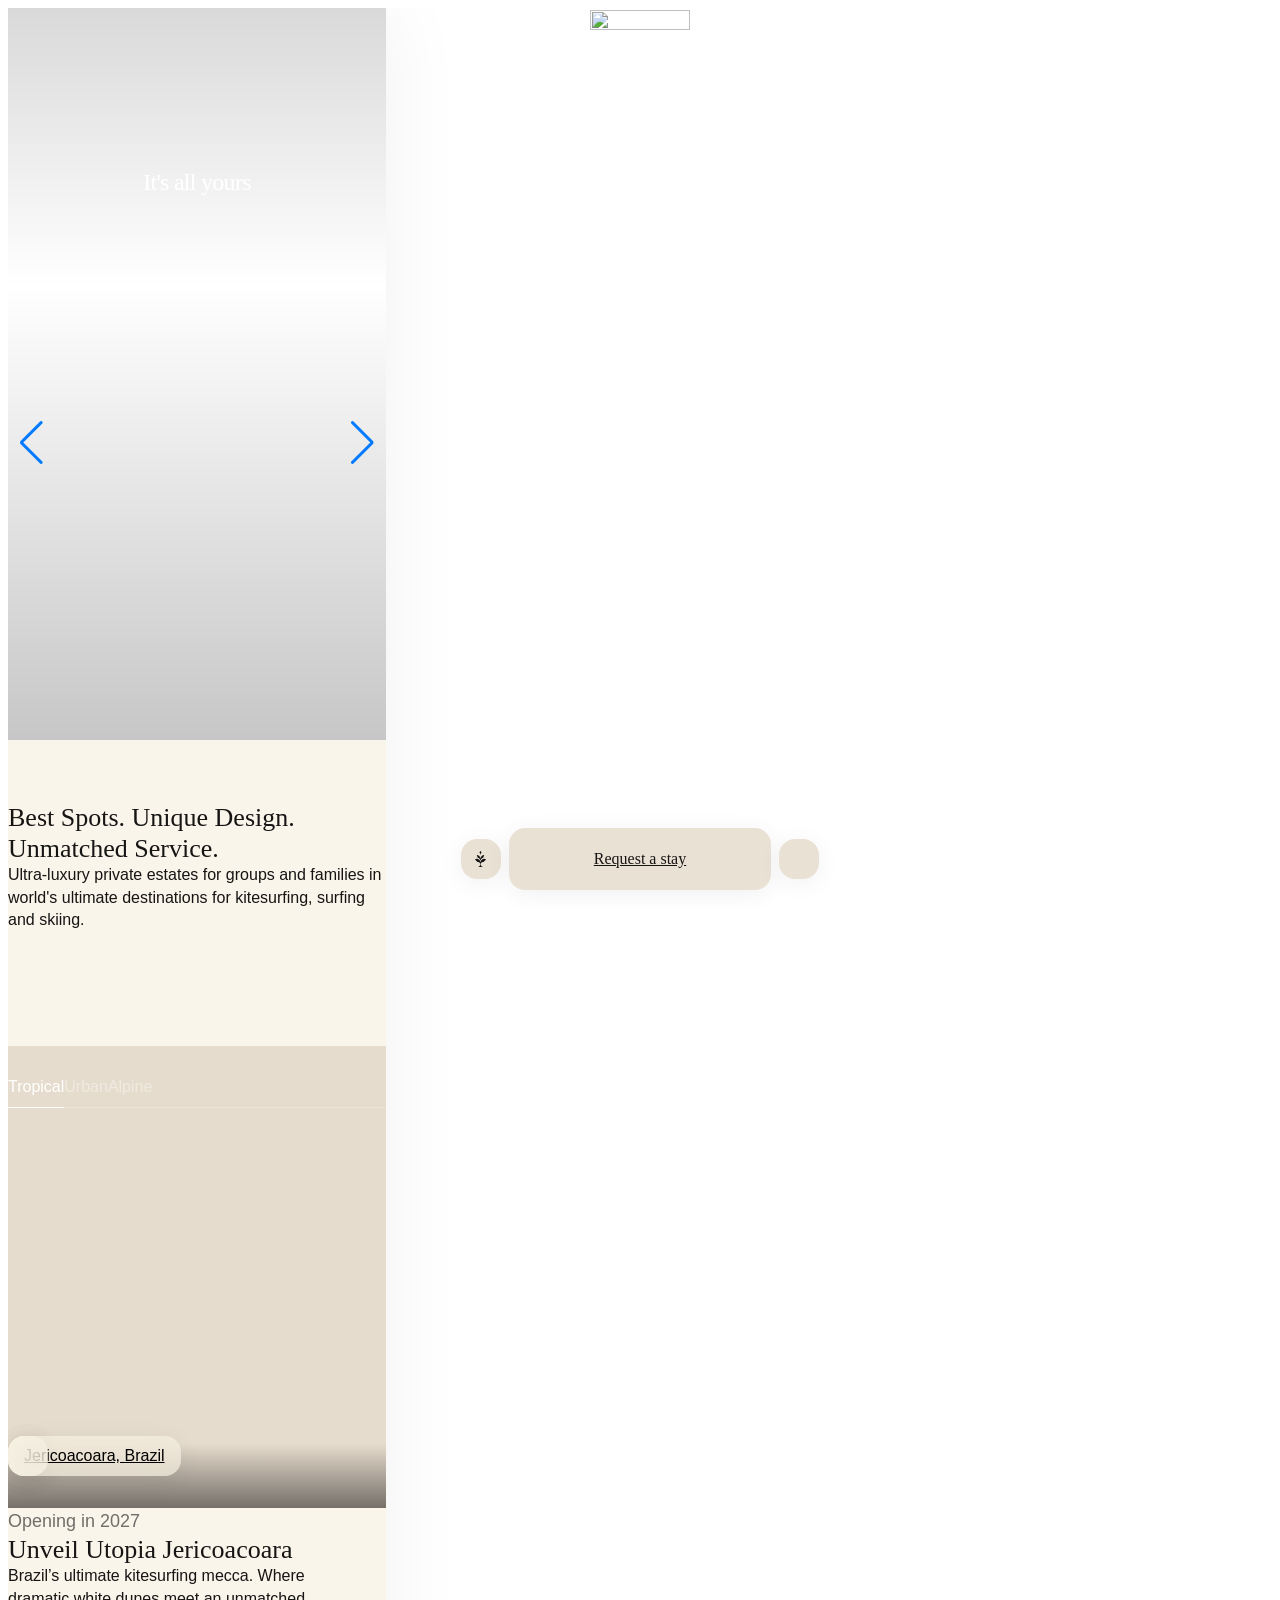
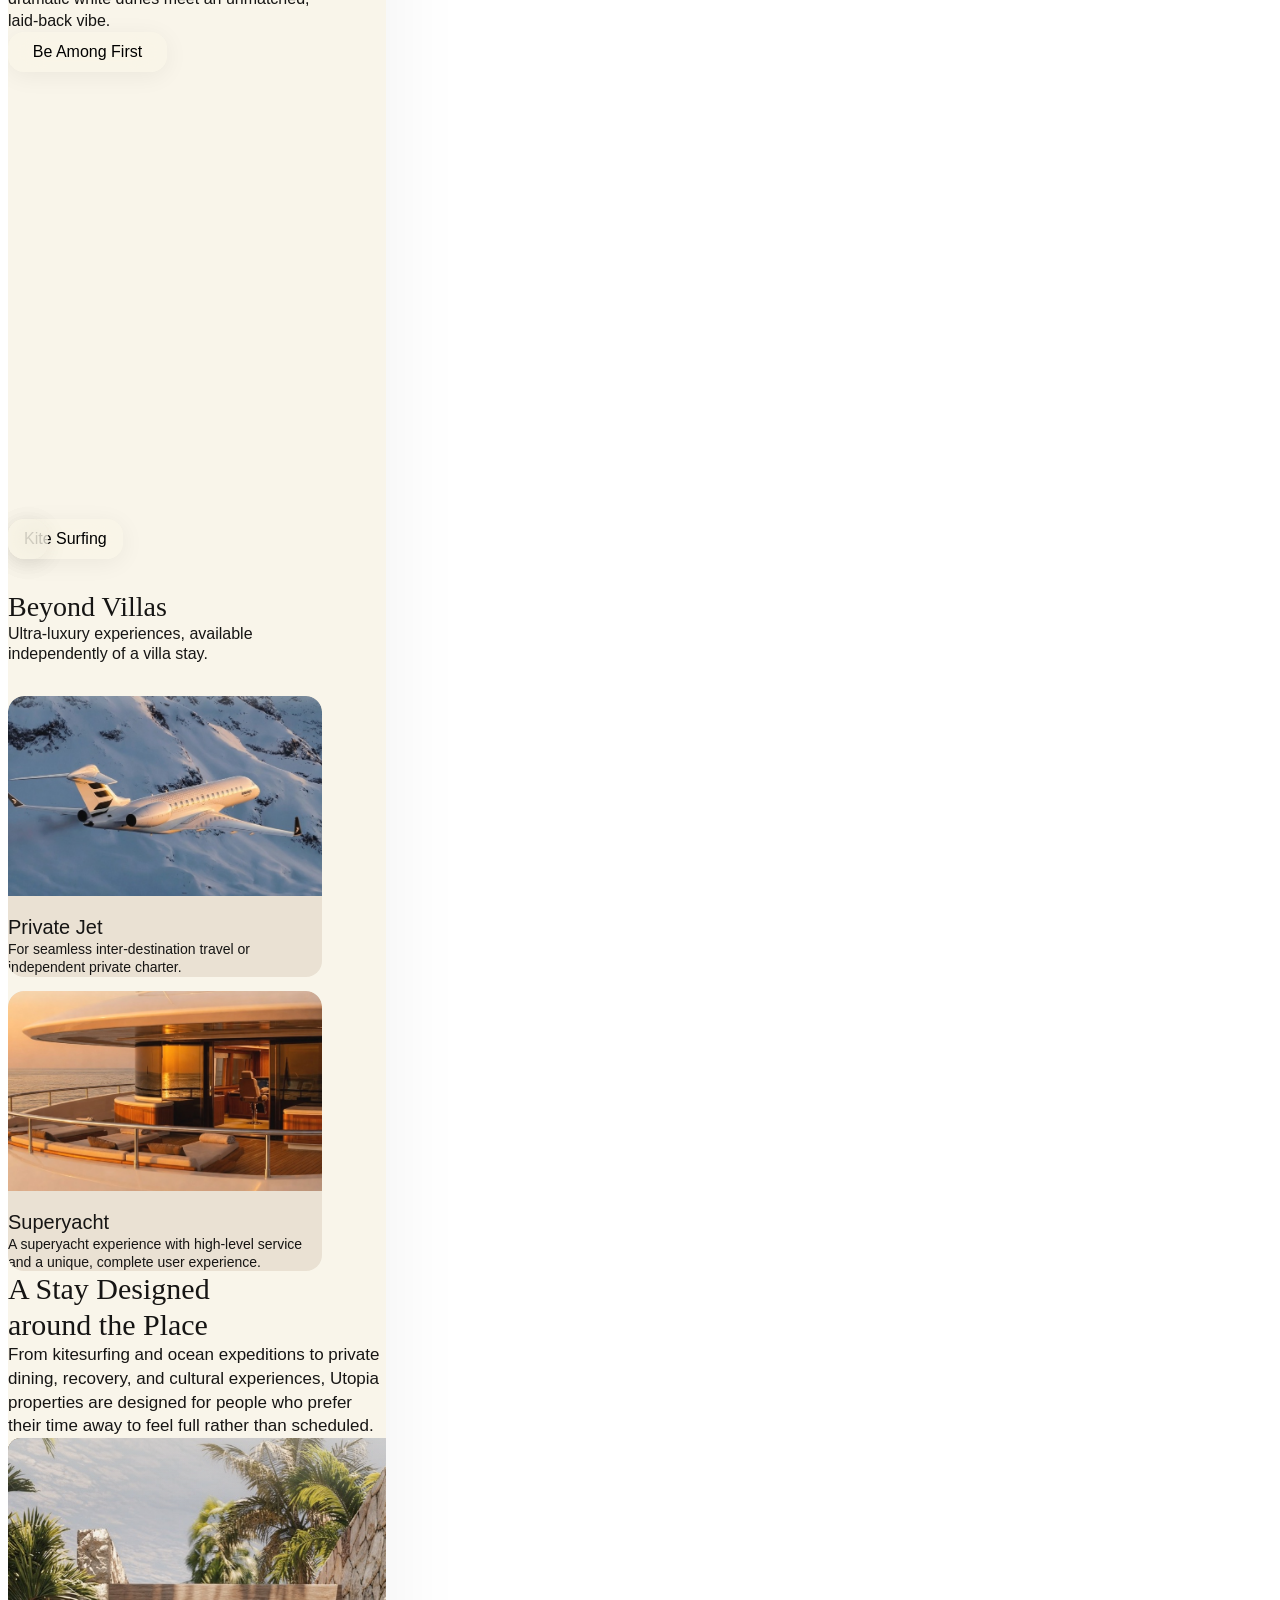
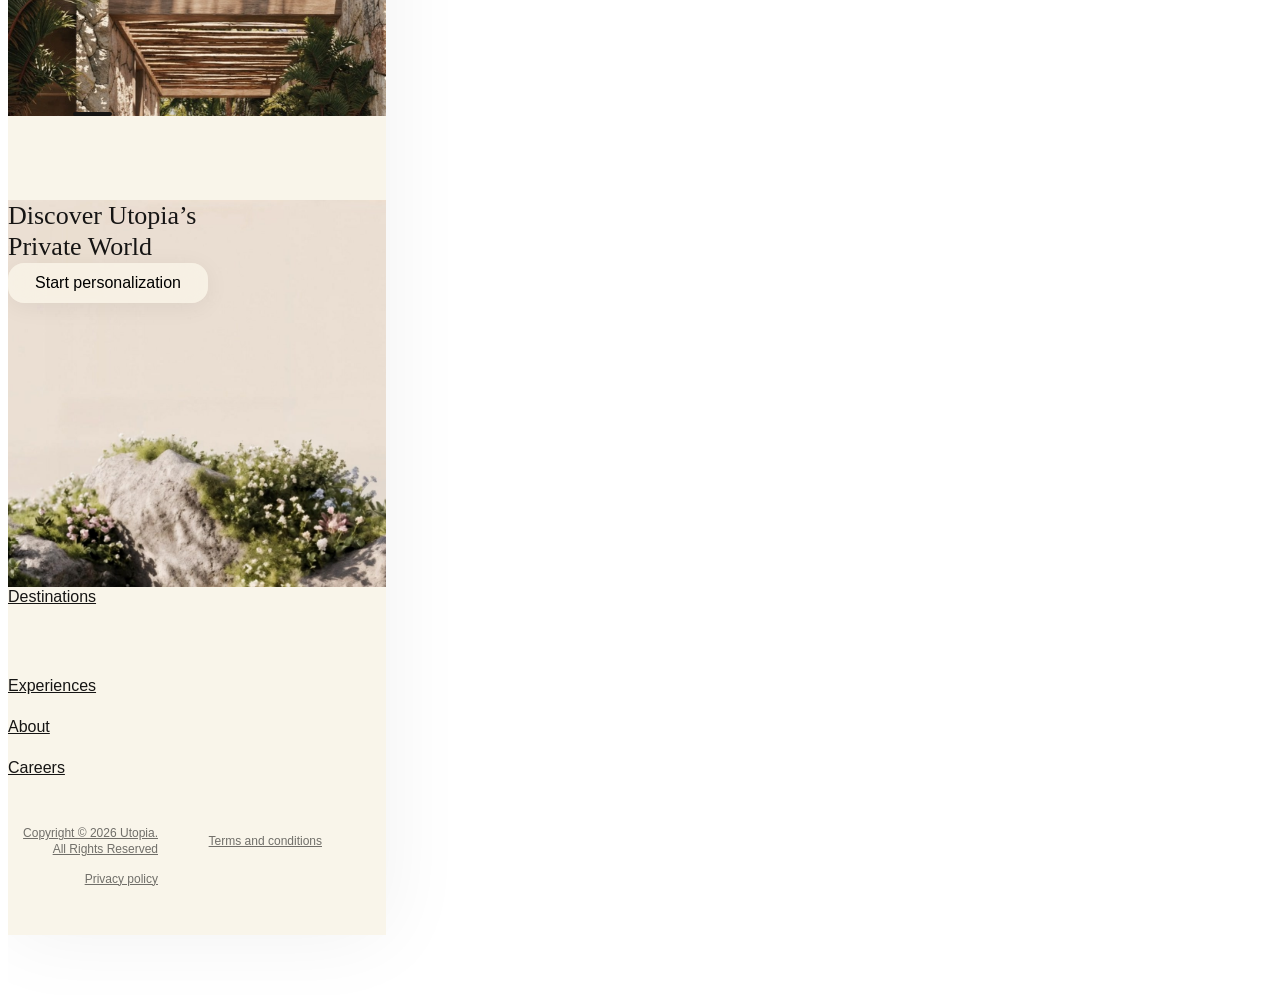
==== commit 90965fdf: "changing copywriting" ====
--- a/index.html
+++ b/index.html
@@ -128,8 +128,7 @@
               <p class="opening__eyebrow" data-reveal>Opening in 2027</p>
               <h2 class="opening__title" data-reveal>Unveil Utopia Jericoacoara</h2>
               <p class="opening__body" data-reveal>
-                Atlantic coast setting with steady winds for kite-surfing and open water for both
-                active days and relaxed ocean living.
+                Brazil’s ultimate kitesurfing mecca. Where dramatic white dunes meet an unmatched, laid-back vibe.
               </p>
             </div>
             <a class="opening__cta" href="#request" data-reveal>Be Among First</a>
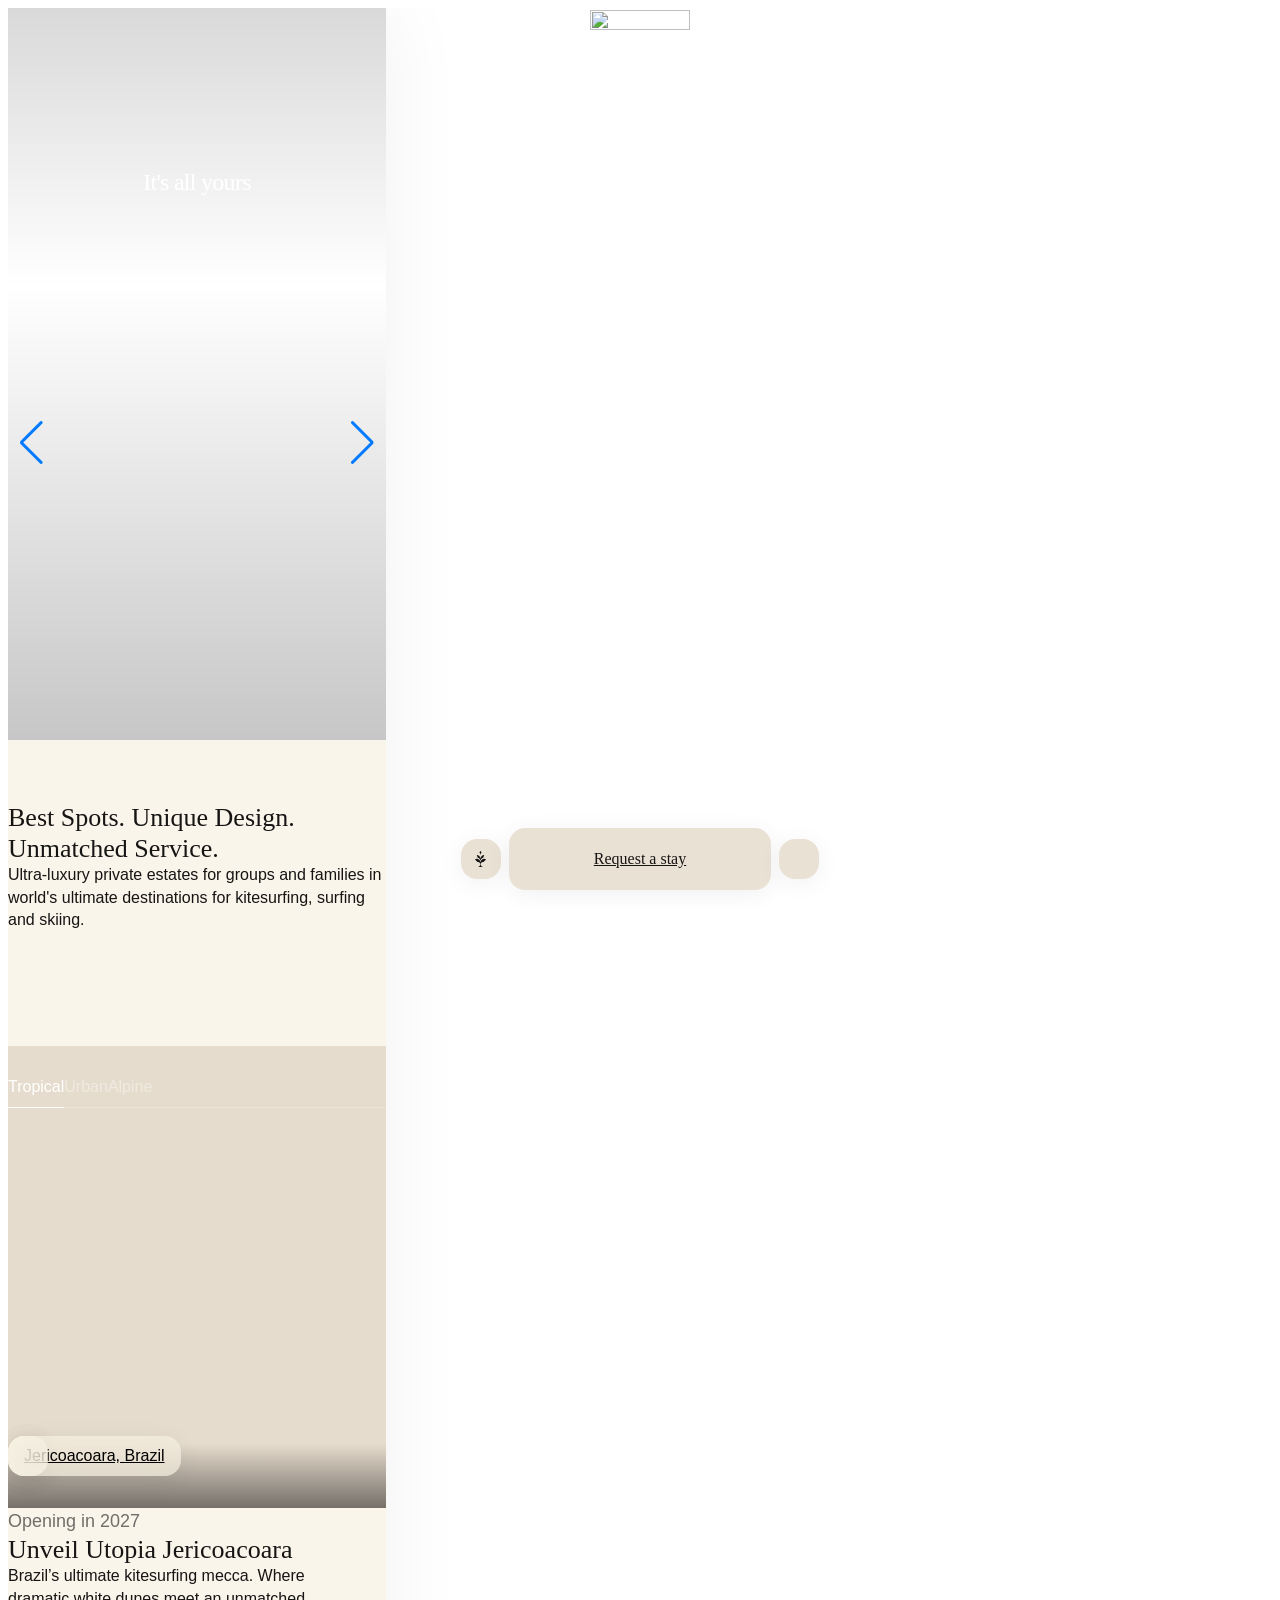
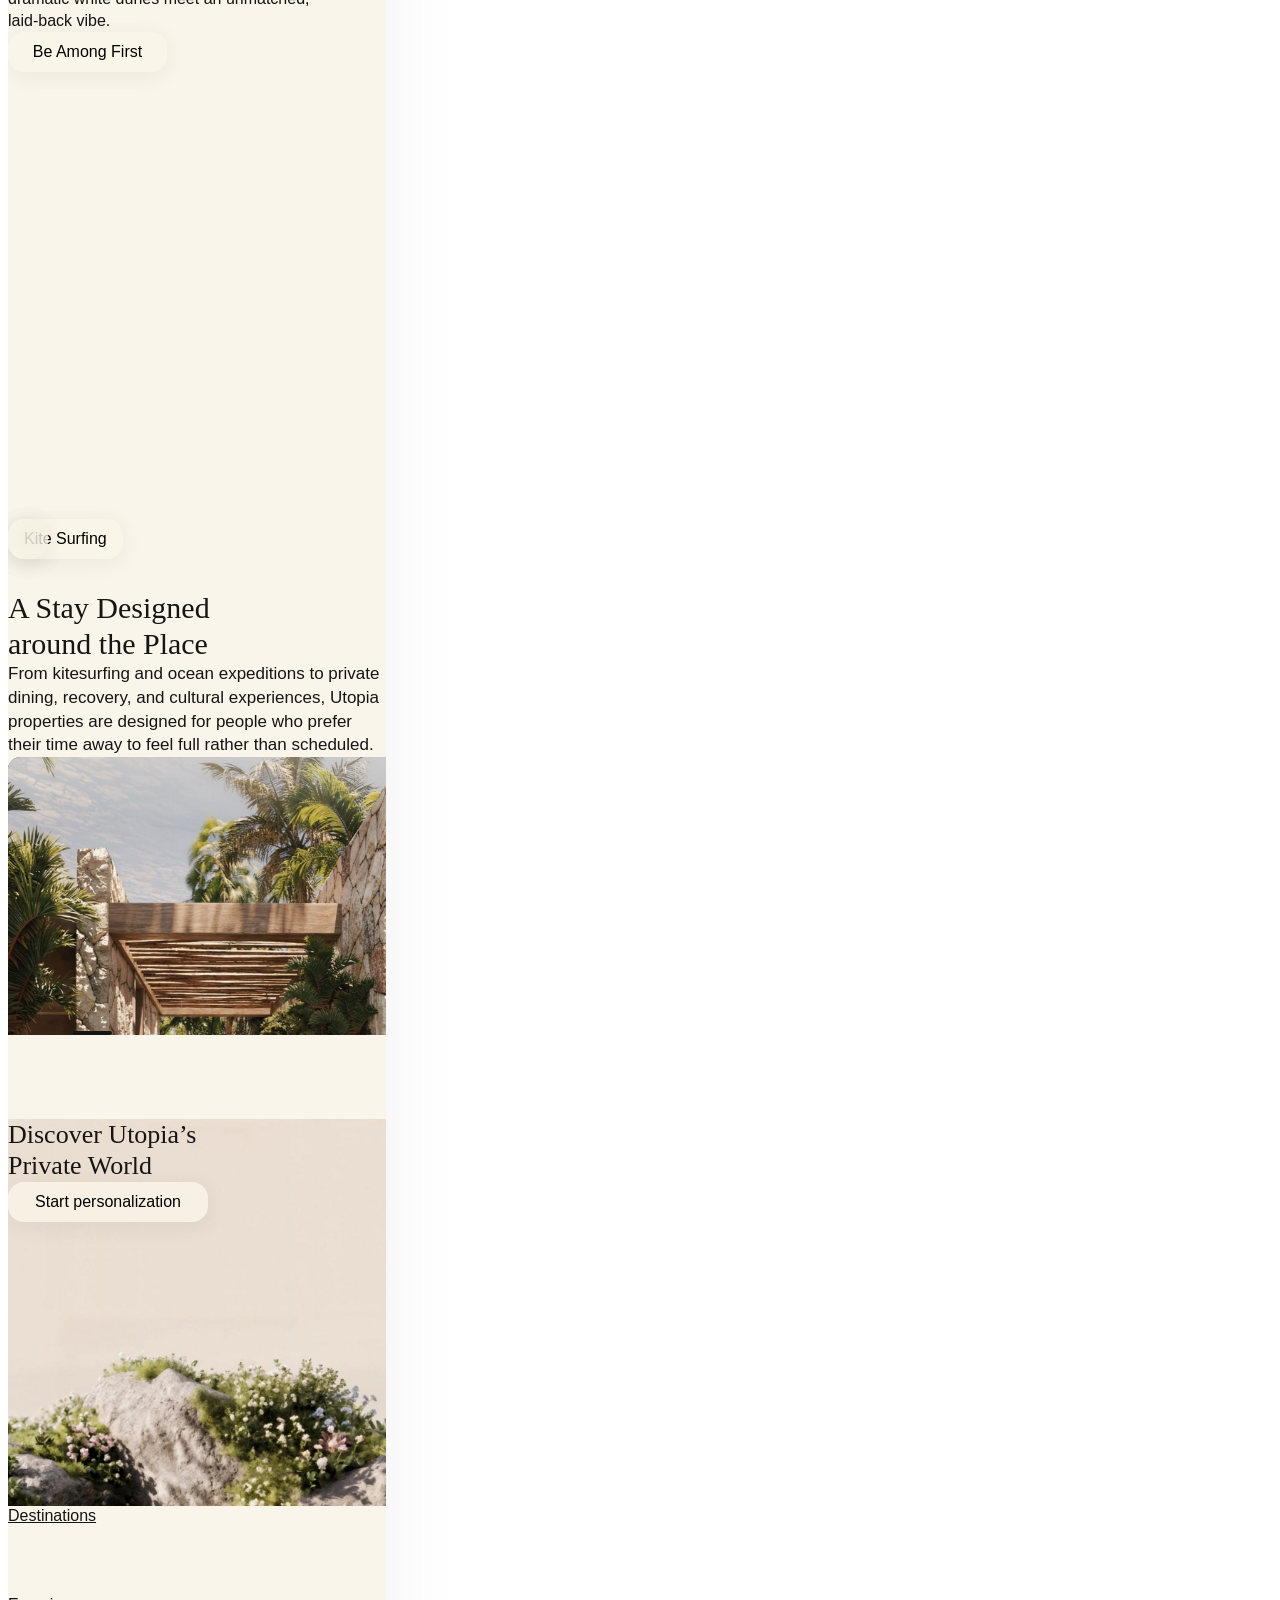
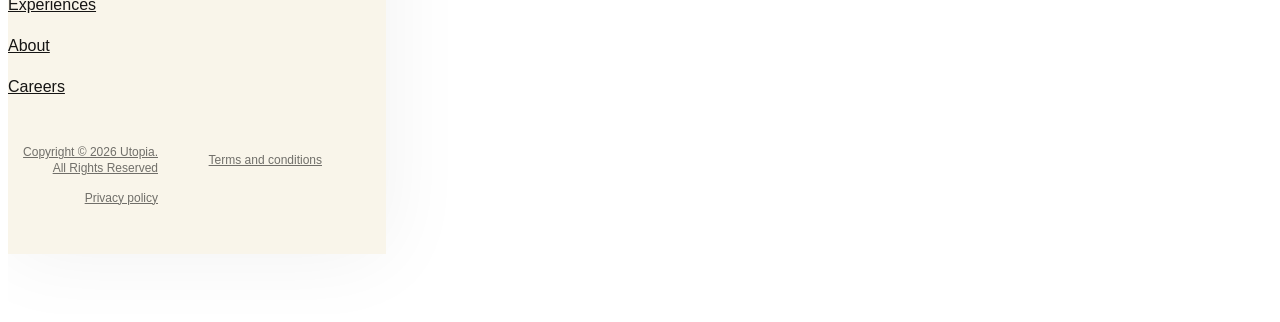
==== commit 460781d9: "Remove Beyond Villas section (Private Jet and Superyacht)" ====
--- a/index.html
+++ b/index.html
@@ -137,70 +137,6 @@
         </div>
       </section>
 
-      <!-- Screen 4: Beyond villas (Figma 899:1370) -->
-      <section class="beyond" id="experiences" aria-label="Beyond villas" data-reveal-group>
-        <div class="beyond__intro">
-          <h2 class="beyond__title" data-reveal>Beyond Villas</h2>
-          <p class="beyond__lead" data-reveal>
-            Ultra-luxury experiences, available independently of a villa stay.
-          </p>
-        </div>
-
-        <div class="beyond__cards">
-          <a class="beyond__card" id="jet" href="coming-soon.html" data-coming-soon data-reveal>
-            <div class="parallax-media beyond__card-media">
-              <video
-                class="beyond__image beyond__video"
-                data-src="assets/jet.mp4?v=20260604-1527"
-                poster="assets/opt/beyond-jet.jpg?v=20260610-1330"
-                width="314"
-                height="200"
-                muted
-                loop
-                playsinline
-                preload="none"
-                aria-label="Private jet over mountains"
-              ></video>
-            </div>
-            <div class="beyond__card-body">
-              <div class="beyond__head">
-                <span class="beyond__card-title">Private Jet</span>
-                <img class="beyond__chevron" src="assets/chevron-dark.svg" alt="" width="12" height="12" />
-              </div>
-              <p class="beyond__desc">
-                For seamless inter-destination travel or independent private charter.
-              </p>
-            </div>
-          </a>
-
-          <a class="beyond__card" id="yacht" href="coming-soon.html" data-coming-soon data-reveal>
-            <div class="parallax-media beyond__card-media">
-              <video
-                class="beyond__image beyond__video"
-                data-src="assets/yacht.mp4?v=20260604-1525"
-                poster="assets/opt/beyond-yacht.jpg?v=20260610-1330"
-                width="314"
-                height="200"
-                muted
-                loop
-                playsinline
-                preload="none"
-                aria-label="Superyacht at sea"
-              ></video>
-            </div>
-            <div class="beyond__card-body">
-              <div class="beyond__head">
-                <span class="beyond__card-title">Superyacht</span>
-                <img class="beyond__chevron" src="assets/chevron-dark.svg" alt="" width="12" height="12" />
-              </div>
-              <p class="beyond__desc">
-                A superyacht experience with high-level service and a unique, complete user experience.
-              </p>
-            </div>
-          </a>
-        </div>
-      </section>
-
       <!-- Screen 5: Days designed (378×621) -->
       <section class="days" aria-label="A stay designed around the place" data-reveal-group>
         <div class="days__intro">
@@ -226,7 +162,7 @@
                 </article>
                 <article class="days__card" data-index="2">
                   <img src="assets/opt/days-wellness.jpg?v=20260610-1330" alt="" width="205" height="274" loading="lazy" decoding="async" />
-                  <span class="days__label">Wellness</span>
+                  <span class="days__label">Local Vibes</span>
                 </article>
               </div>
               <button type="button" class="days__hit days__hit--prev" aria-label="Previous slide"></button>
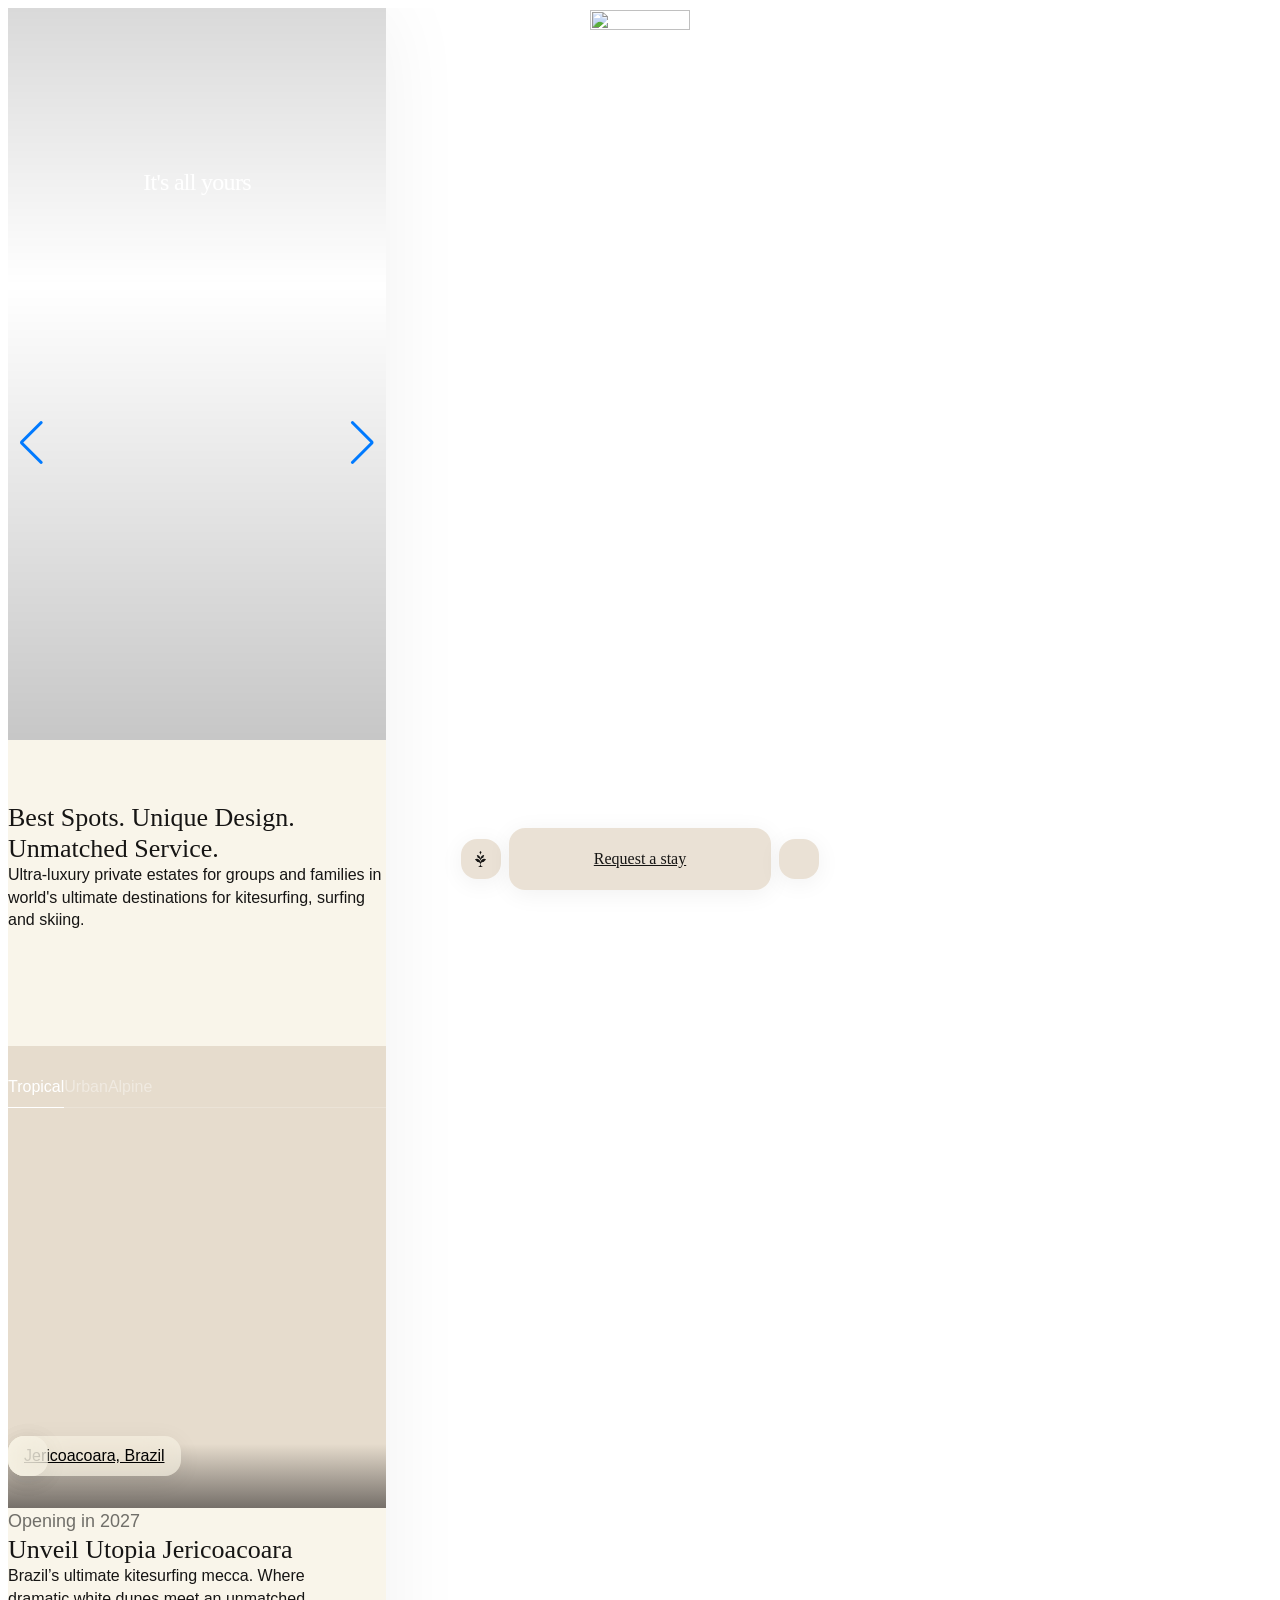
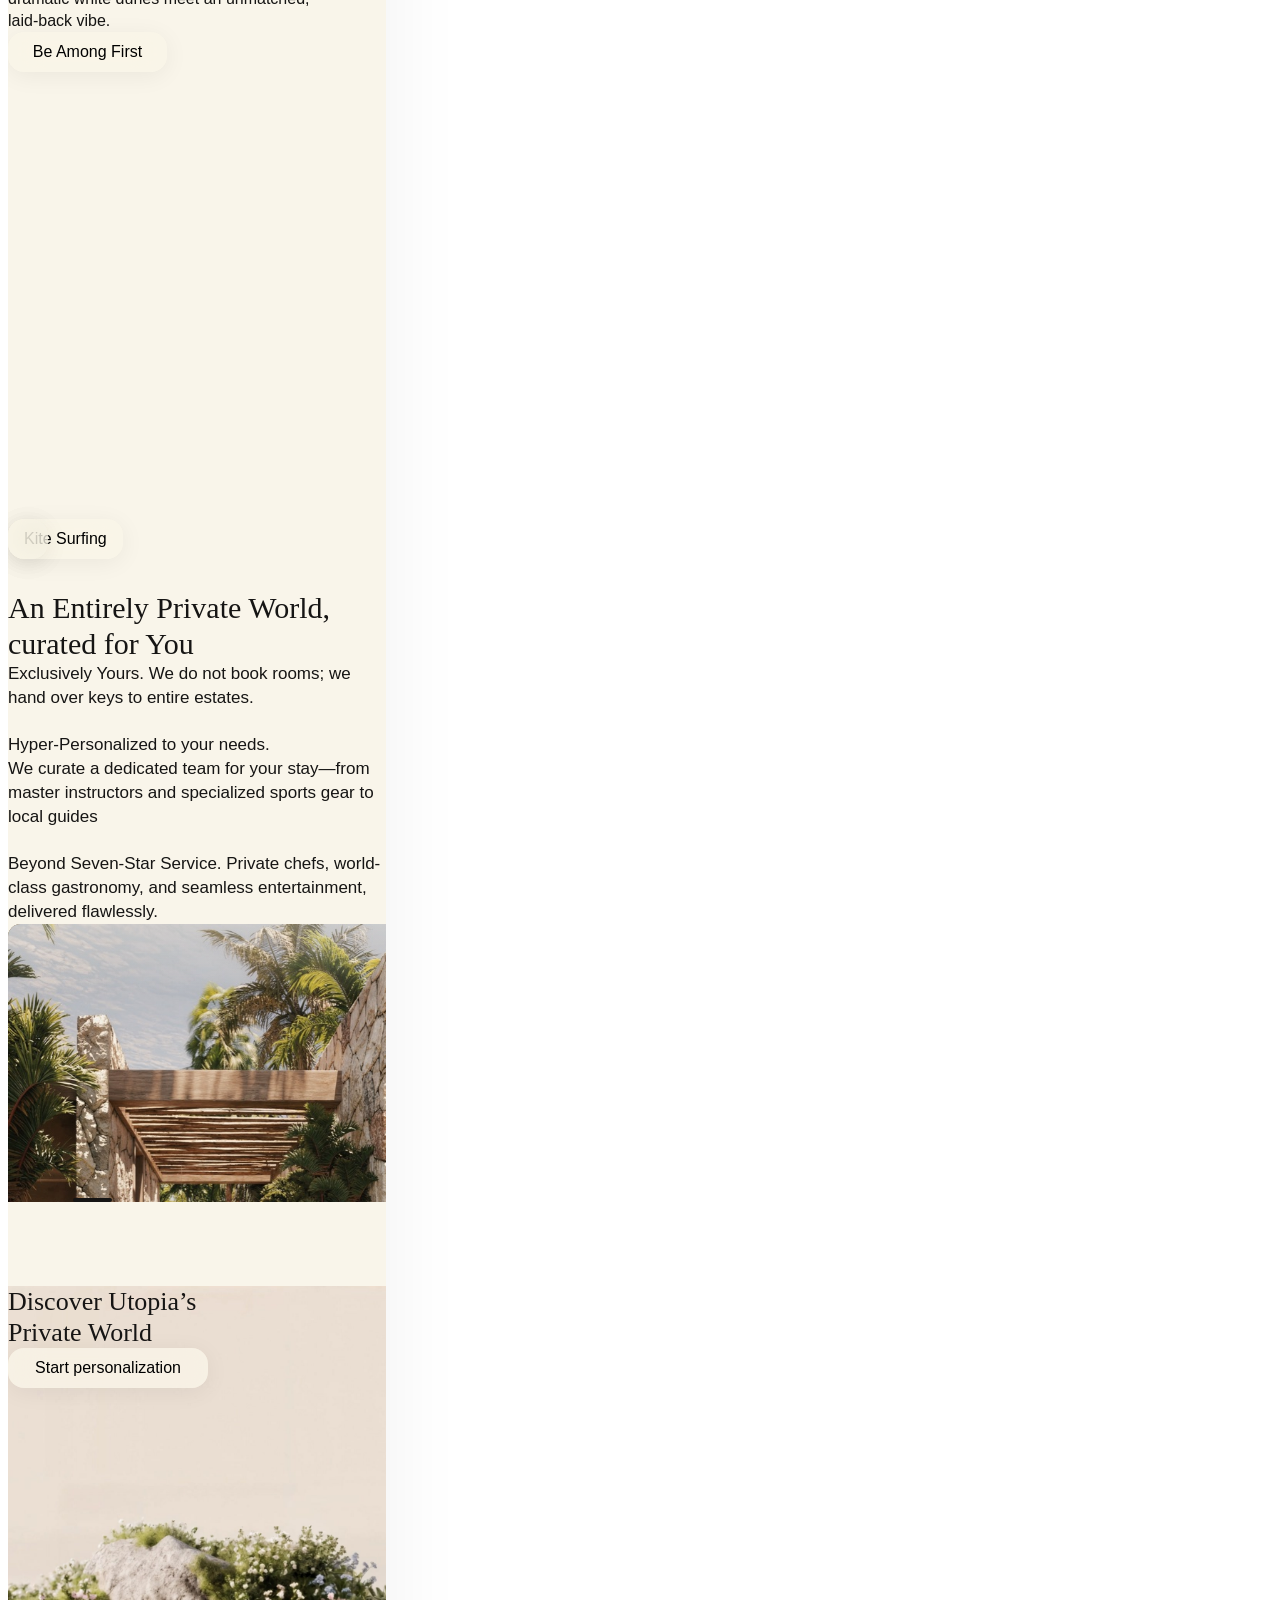
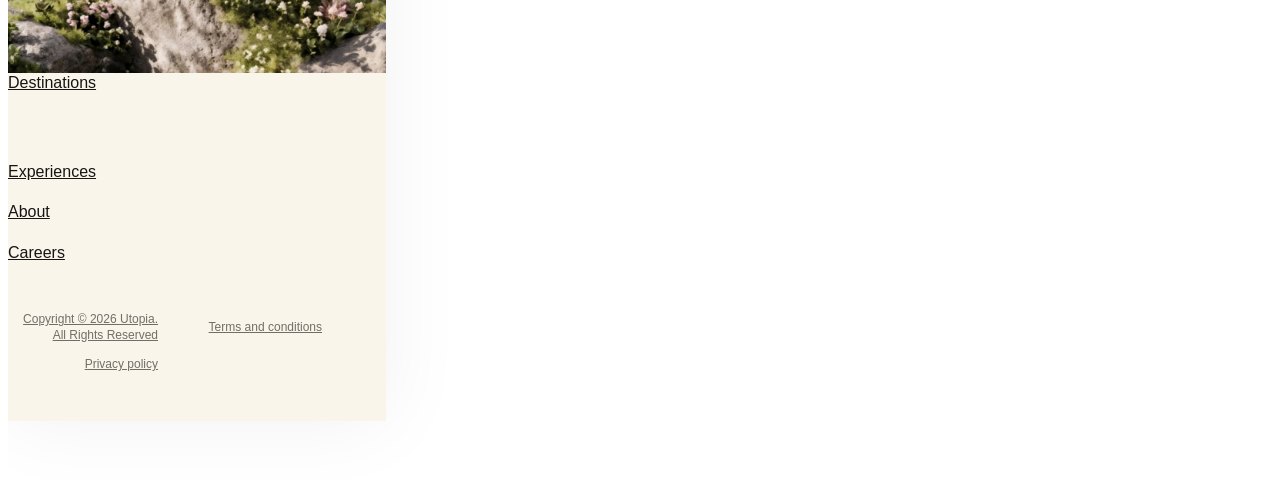
==== commit b7666b53: "Update days section copy" ====
--- a/index.html
+++ b/index.html
@@ -140,11 +140,14 @@
       <!-- Screen 5: Days designed (378×621) -->
       <section class="days" aria-label="A stay designed around the place" data-reveal-group>
         <div class="days__intro">
-          <h2 class="days__title" data-reveal>A Stay Designed<br />around the Place</h2>
+          <h2 class="days__title" data-reveal>An Entirely Private World, curated for You</h2>
           <p class="days__body" data-reveal>
-            From kitesurfing and ocean expeditions to private dining, recovery, and cultural experiences,
-            Utopia properties are designed for people who prefer their time away to feel full rather than
-            scheduled.
+            Exclusively Yours. We do not book rooms; we hand over keys to entire estates. 
+            <br><br>
+            Hyper-Personalized to your needs.<br>
+            We curate a dedicated team for your stay—from master instructors and specialized sports gear to local guides
+            <br><br>
+            Beyond Seven-Star Service. Private chefs, world-class gastronomy, and seamless entertainment, delivered flawlessly.
           </p>
         </div>
 
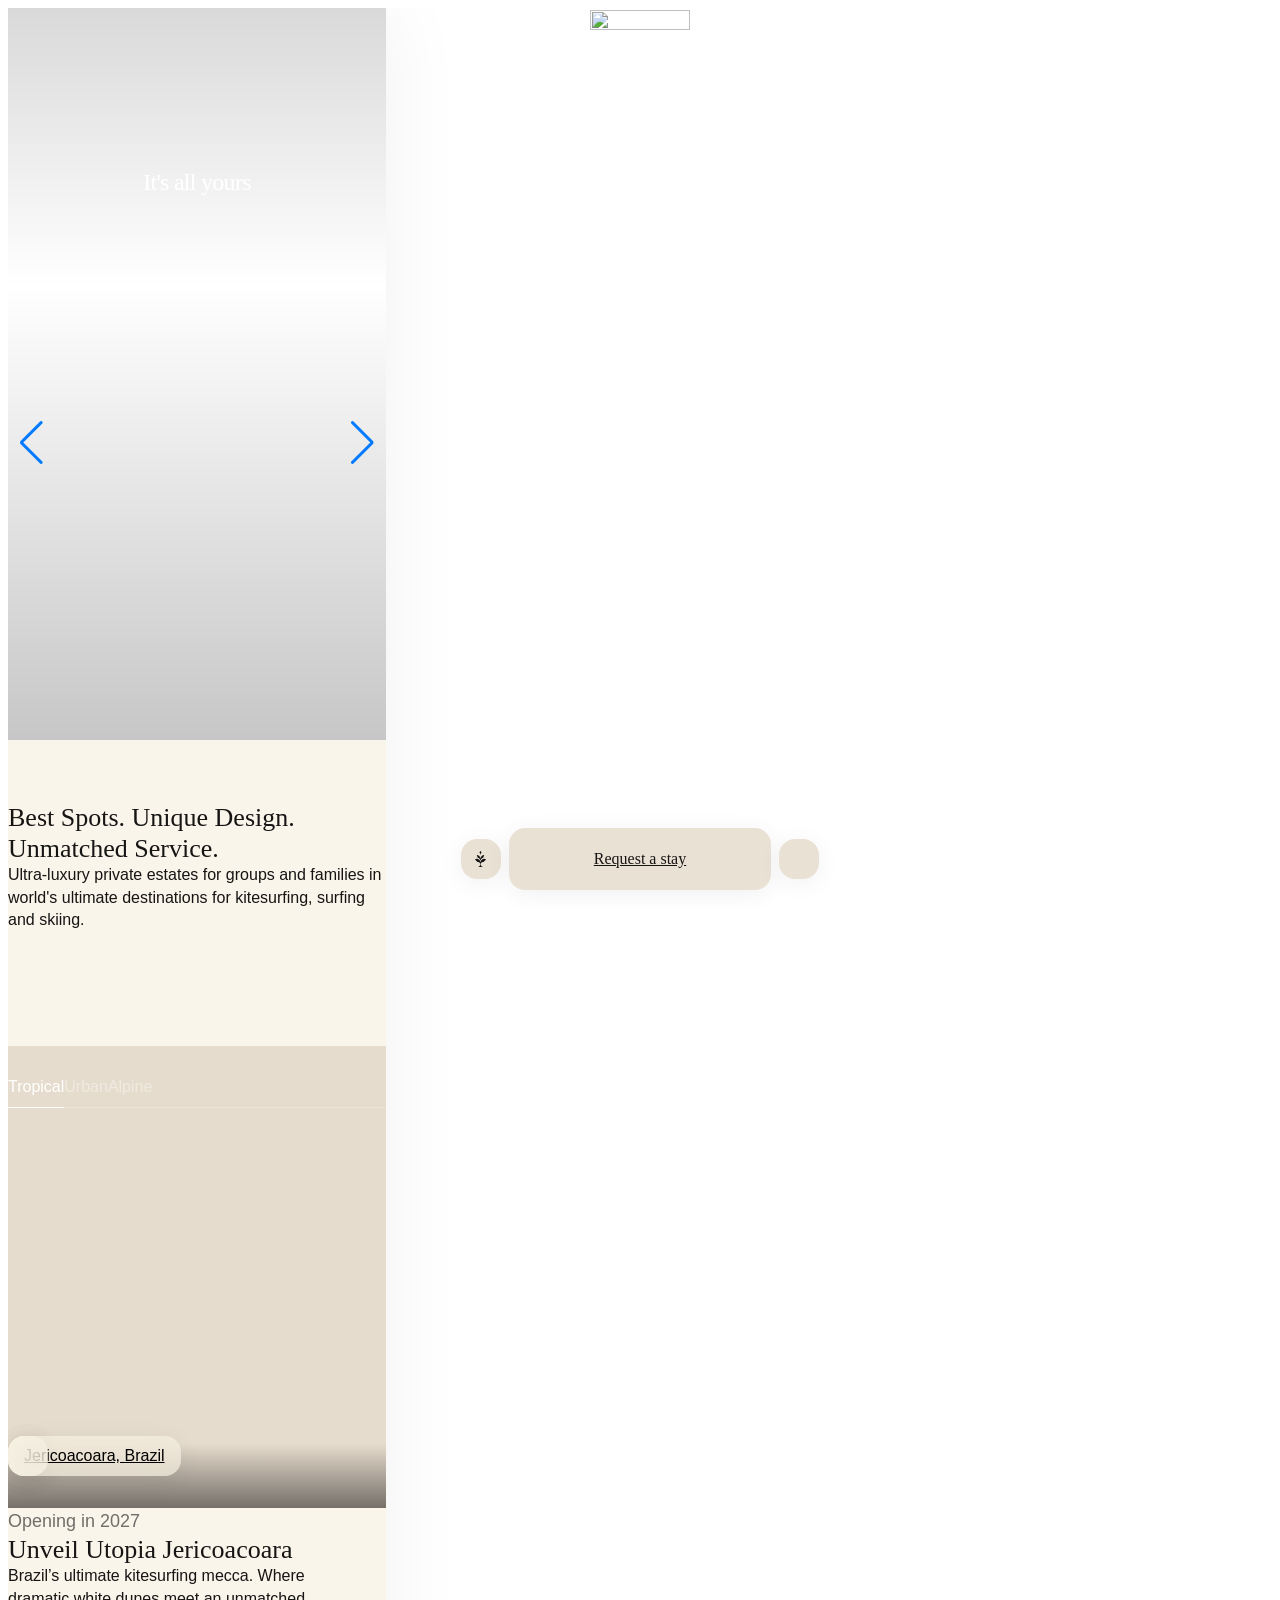
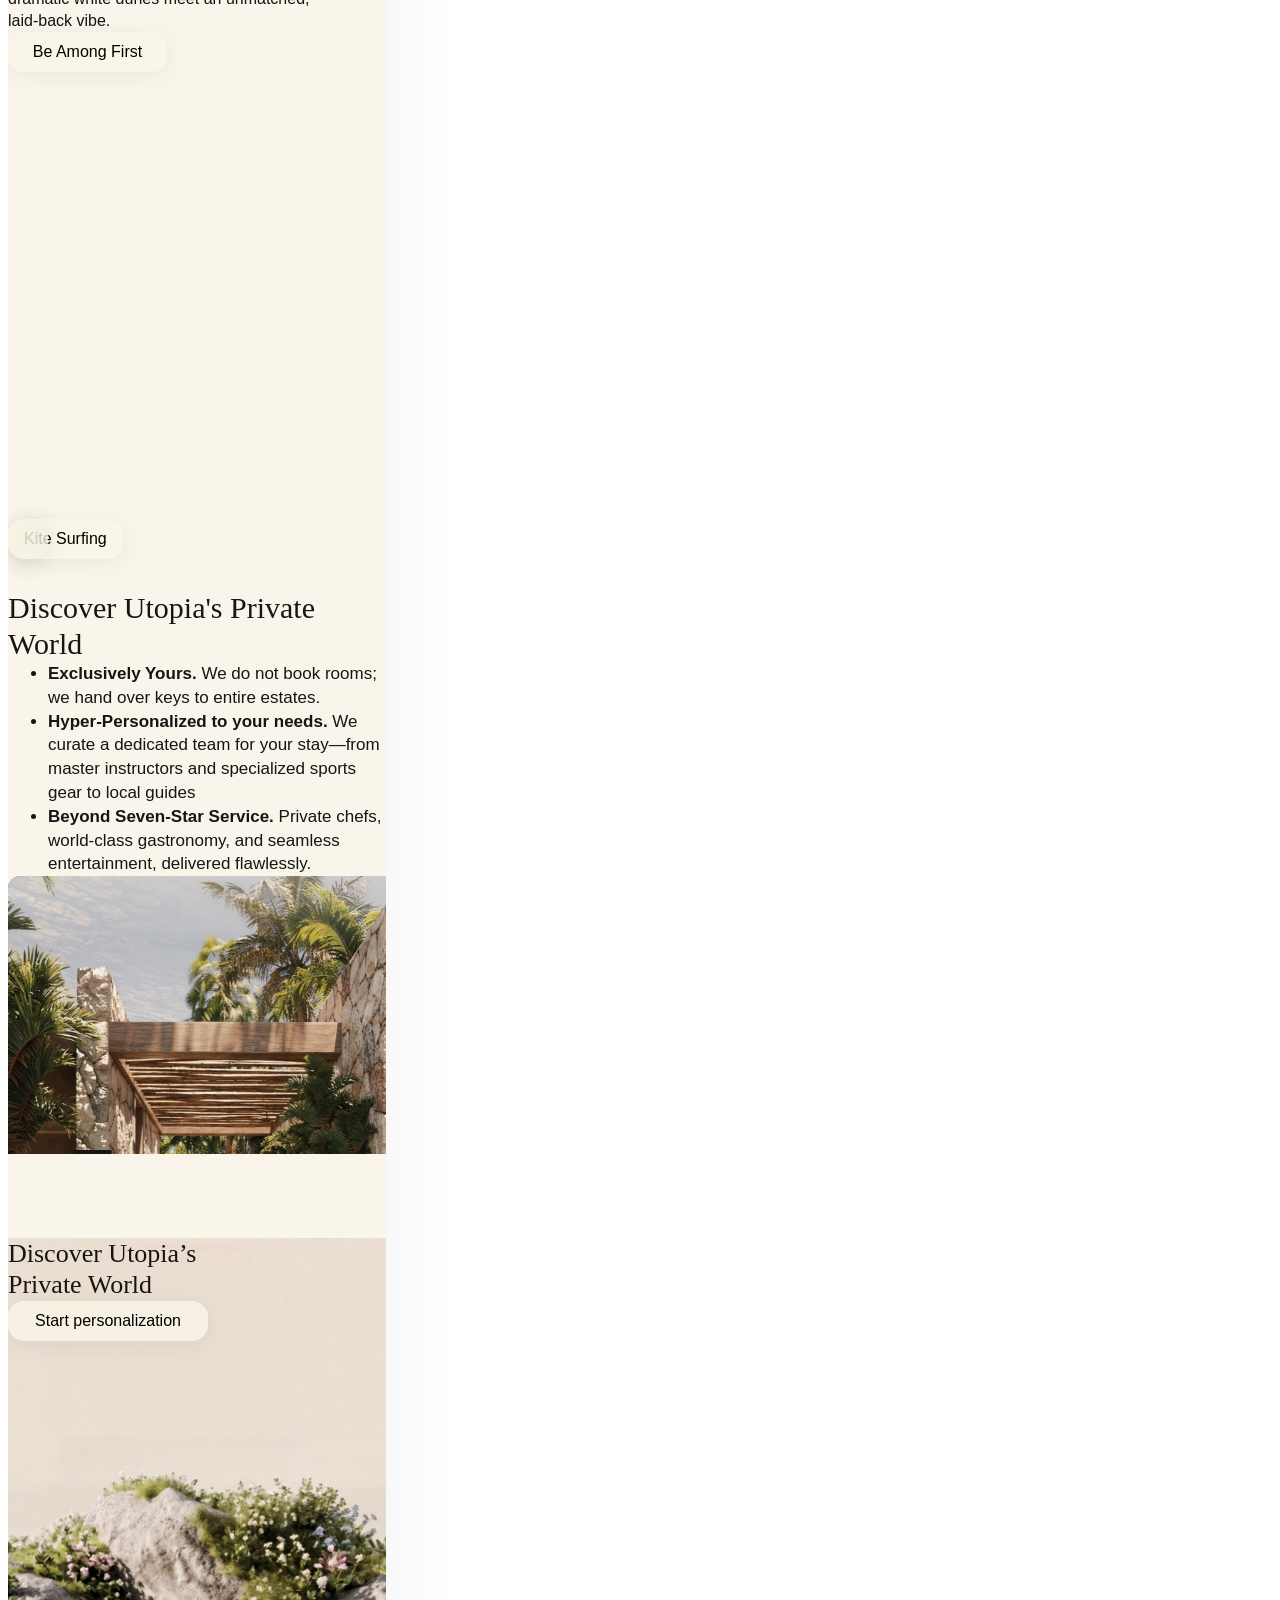
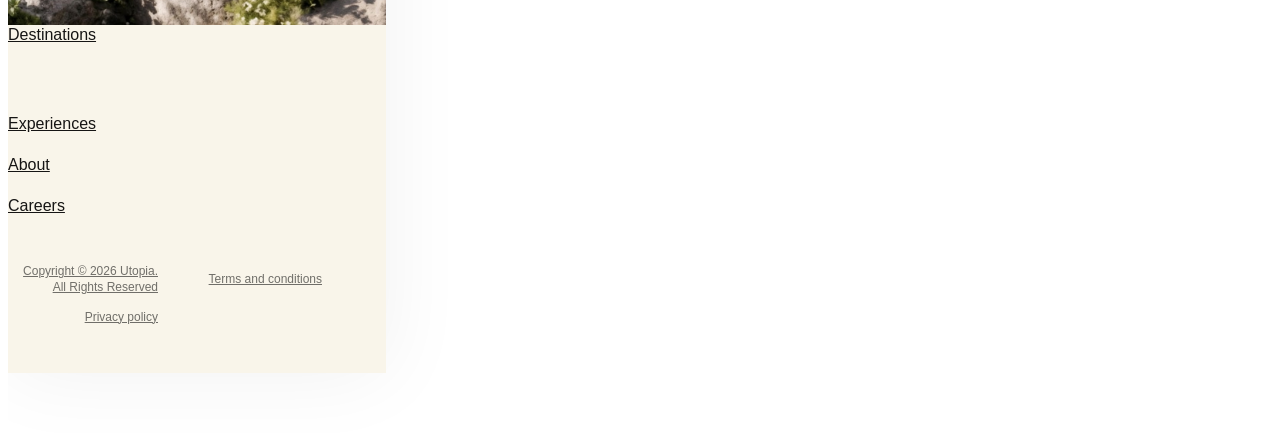
==== commit 05d4f1ec: "Format days section as bullet points with bold headings" ====
--- a/index.html
+++ b/index.html
@@ -140,15 +140,12 @@
       <!-- Screen 5: Days designed (378×621) -->
       <section class="days" aria-label="A stay designed around the place" data-reveal-group>
         <div class="days__intro">
-          <h2 class="days__title" data-reveal>An Entirely Private World, curated for You</h2>
-          <p class="days__body" data-reveal>
-            Exclusively Yours. We do not book rooms; we hand over keys to entire estates. 
-            <br><br>
-            Hyper-Personalized to your needs.<br>
-            We curate a dedicated team for your stay—from master instructors and specialized sports gear to local guides
-            <br><br>
-            Beyond Seven-Star Service. Private chefs, world-class gastronomy, and seamless entertainment, delivered flawlessly.
-          </p>
+          <h2 class="days__title" data-reveal>Discover Utopia's Private World</h2>
+          <ul class="days__body" data-reveal>
+            <li><strong>Exclusively Yours.</strong> We do not book rooms; we hand over keys to entire estates.</li>
+            <li><strong>Hyper-Personalized to your needs.</strong> We curate a dedicated team for your stay—from master instructors and specialized sports gear to local guides</li>
+            <li><strong>Beyond Seven-Star Service.</strong> Private chefs, world-class gastronomy, and seamless entertainment, delivered flawlessly.</li>
+          </ul>
         </div>
 
         <div class="days__viewport" data-reveal>
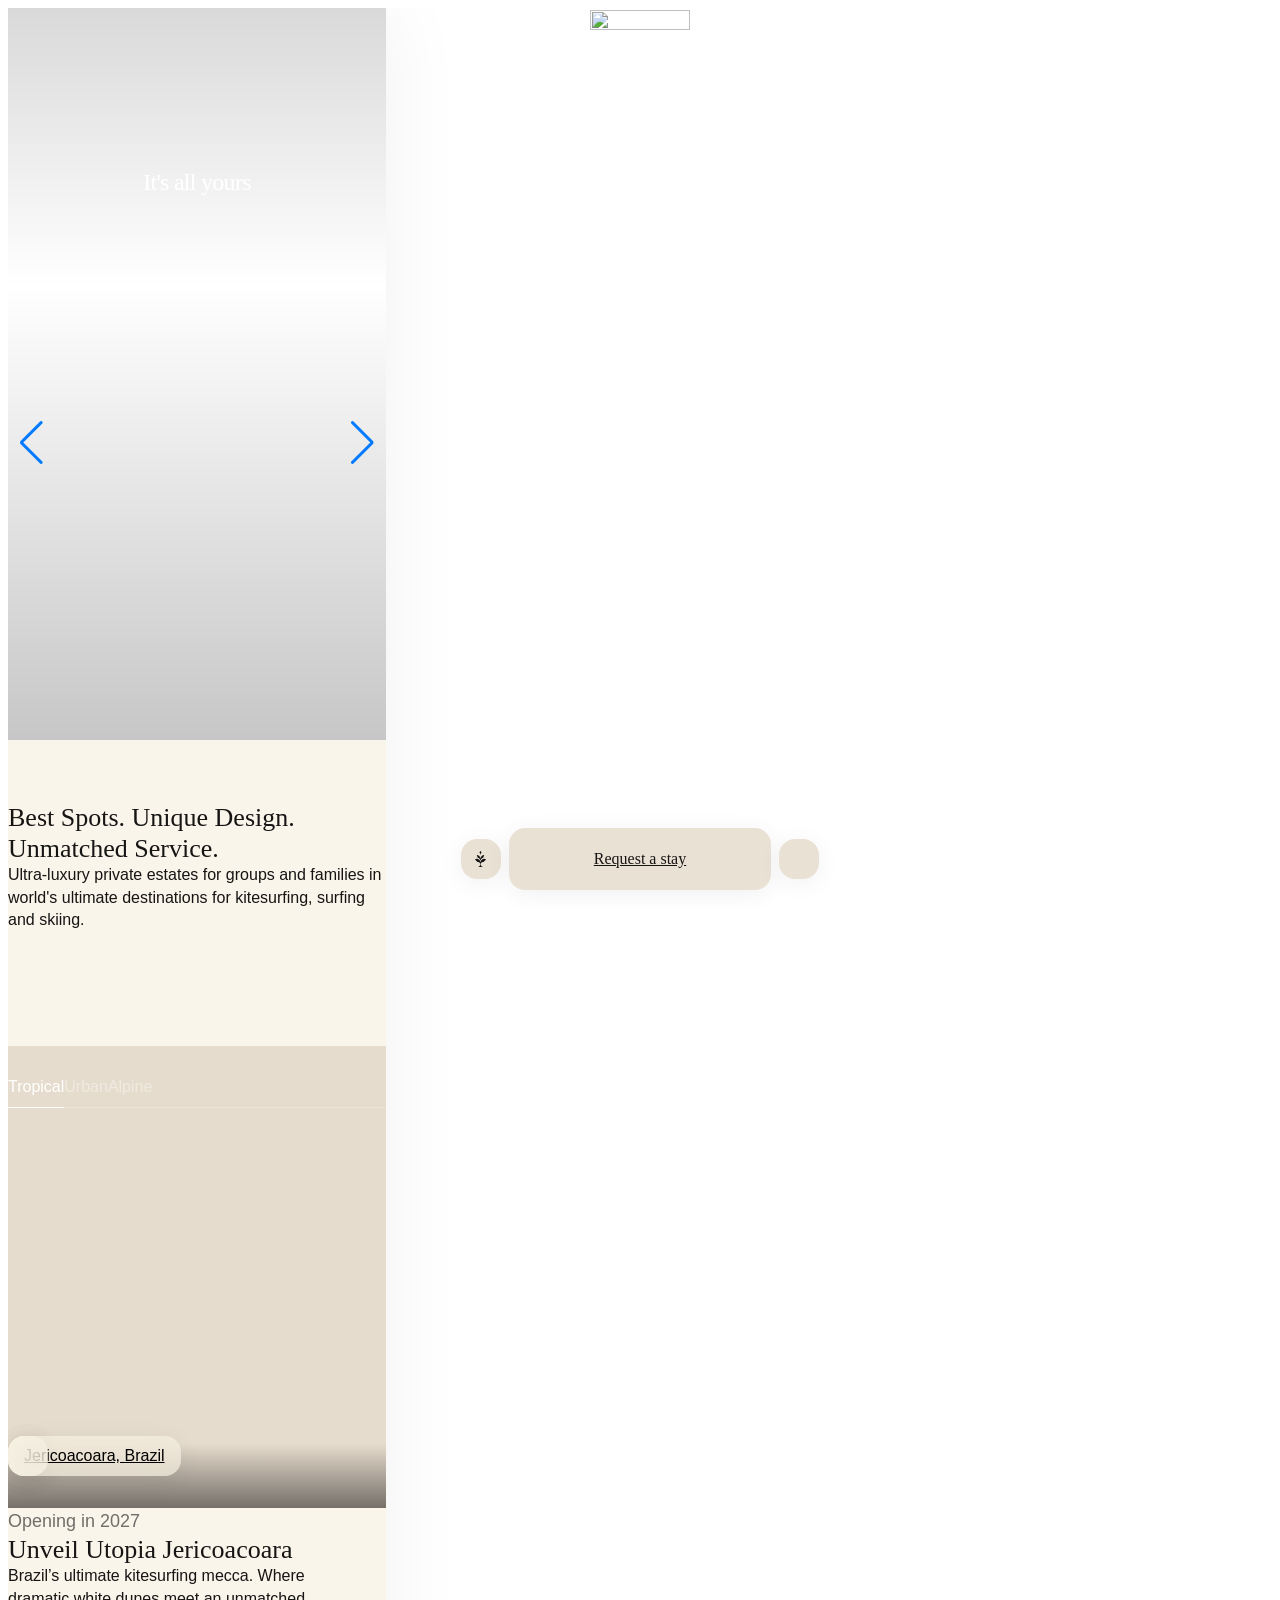
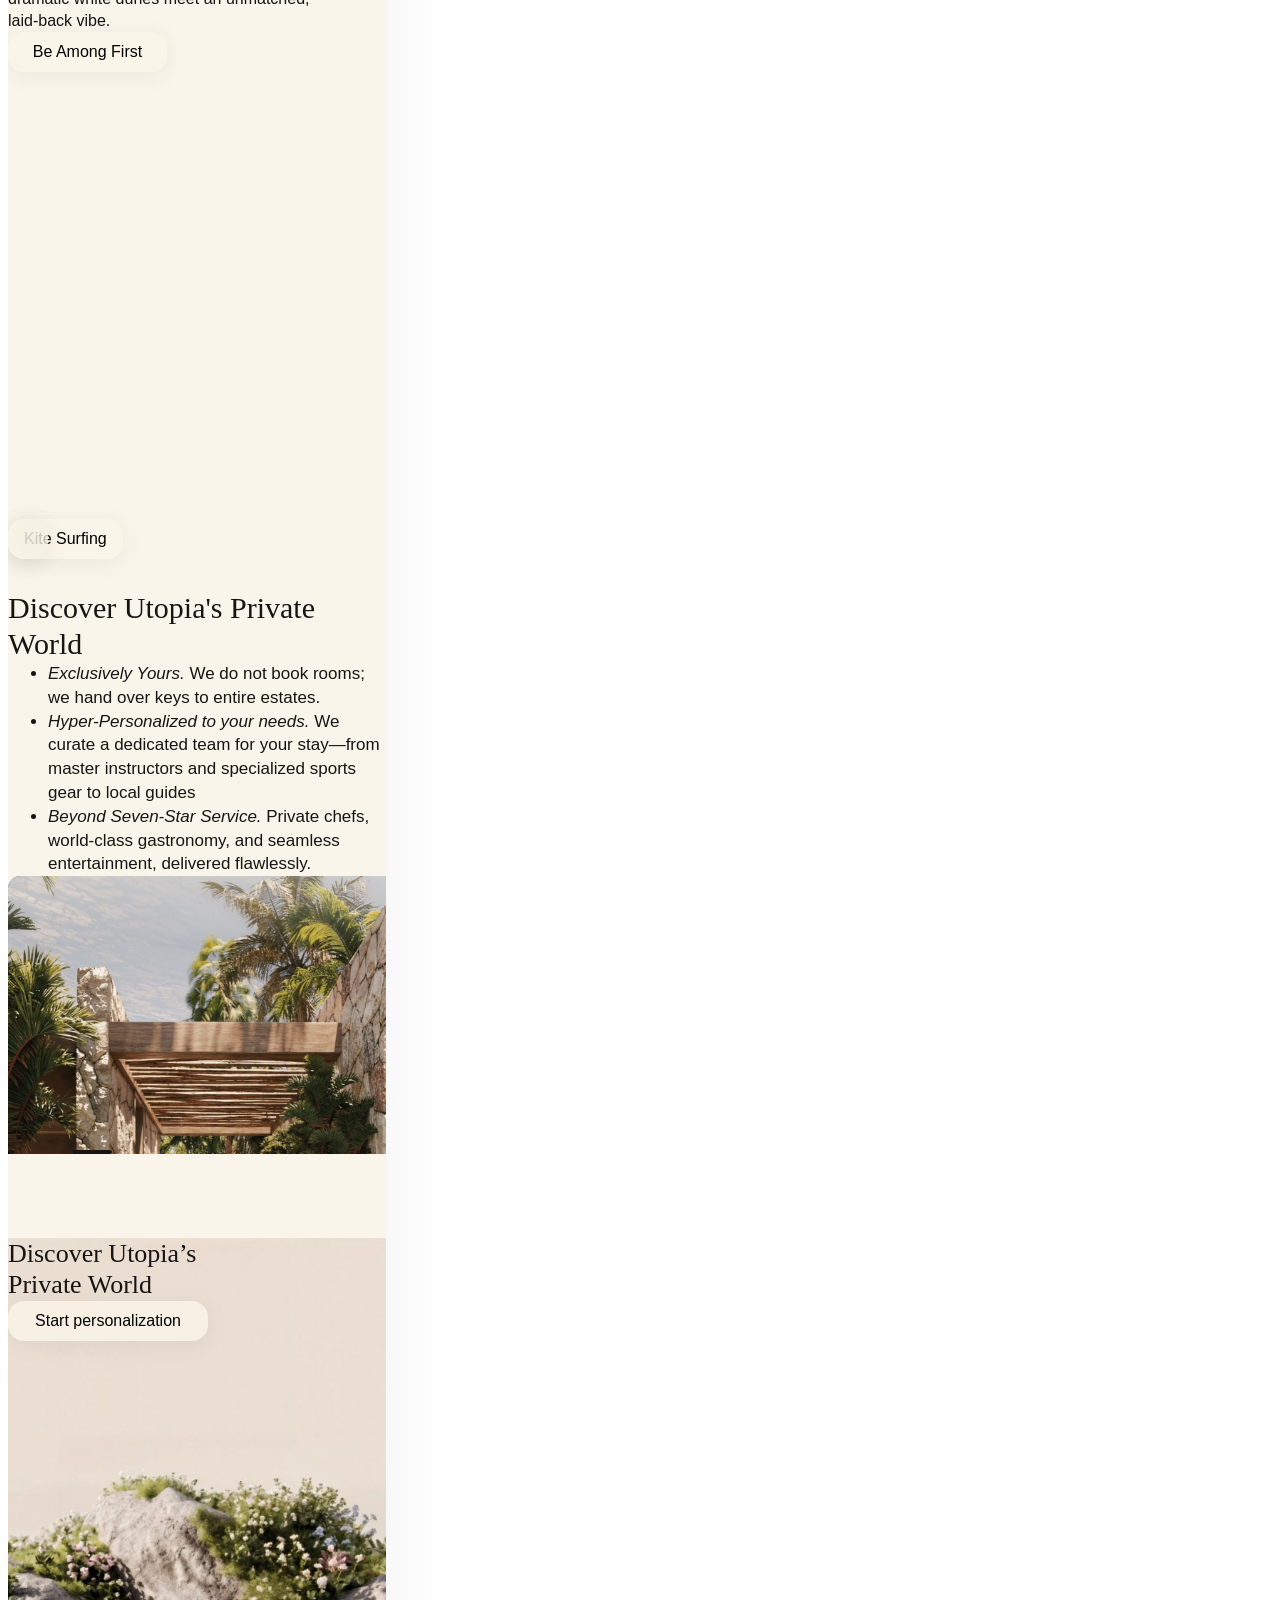
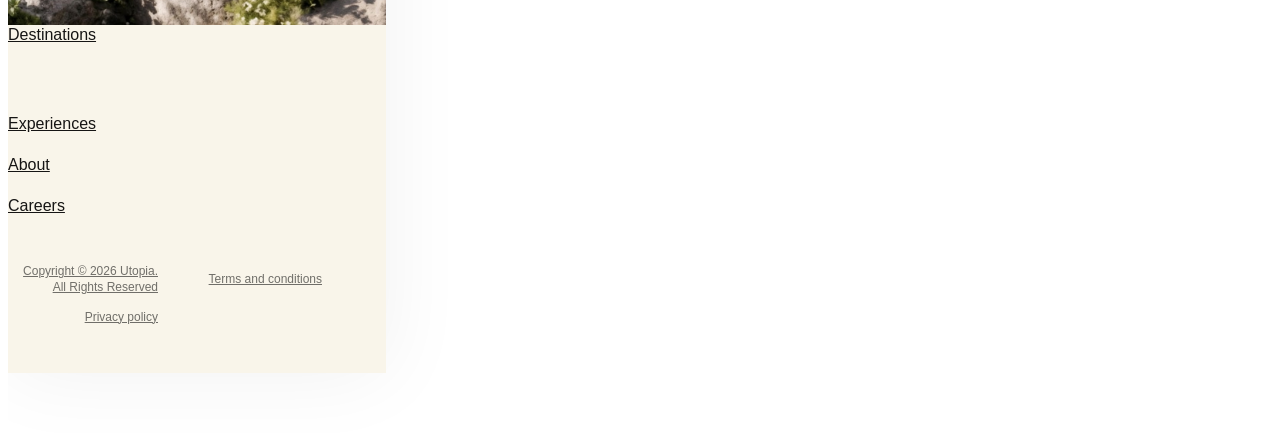
==== commit 60ea450e: "Change bullet point headings to italics" ====
--- a/index.html
+++ b/index.html
@@ -142,9 +142,9 @@
         <div class="days__intro">
           <h2 class="days__title" data-reveal>Discover Utopia's Private World</h2>
           <ul class="days__body" data-reveal>
-            <li><strong>Exclusively Yours.</strong> We do not book rooms; we hand over keys to entire estates.</li>
-            <li><strong>Hyper-Personalized to your needs.</strong> We curate a dedicated team for your stay—from master instructors and specialized sports gear to local guides</li>
-            <li><strong>Beyond Seven-Star Service.</strong> Private chefs, world-class gastronomy, and seamless entertainment, delivered flawlessly.</li>
+            <li><em>Exclusively Yours.</em> We do not book rooms; we hand over keys to entire estates.</li>
+            <li><em>Hyper-Personalized to your needs.</em> We curate a dedicated team for your stay—from master instructors and specialized sports gear to local guides</li>
+            <li><em>Beyond Seven-Star Service.</em> Private chefs, world-class gastronomy, and seamless entertainment, delivered flawlessly.</li>
           </ul>
         </div>
 
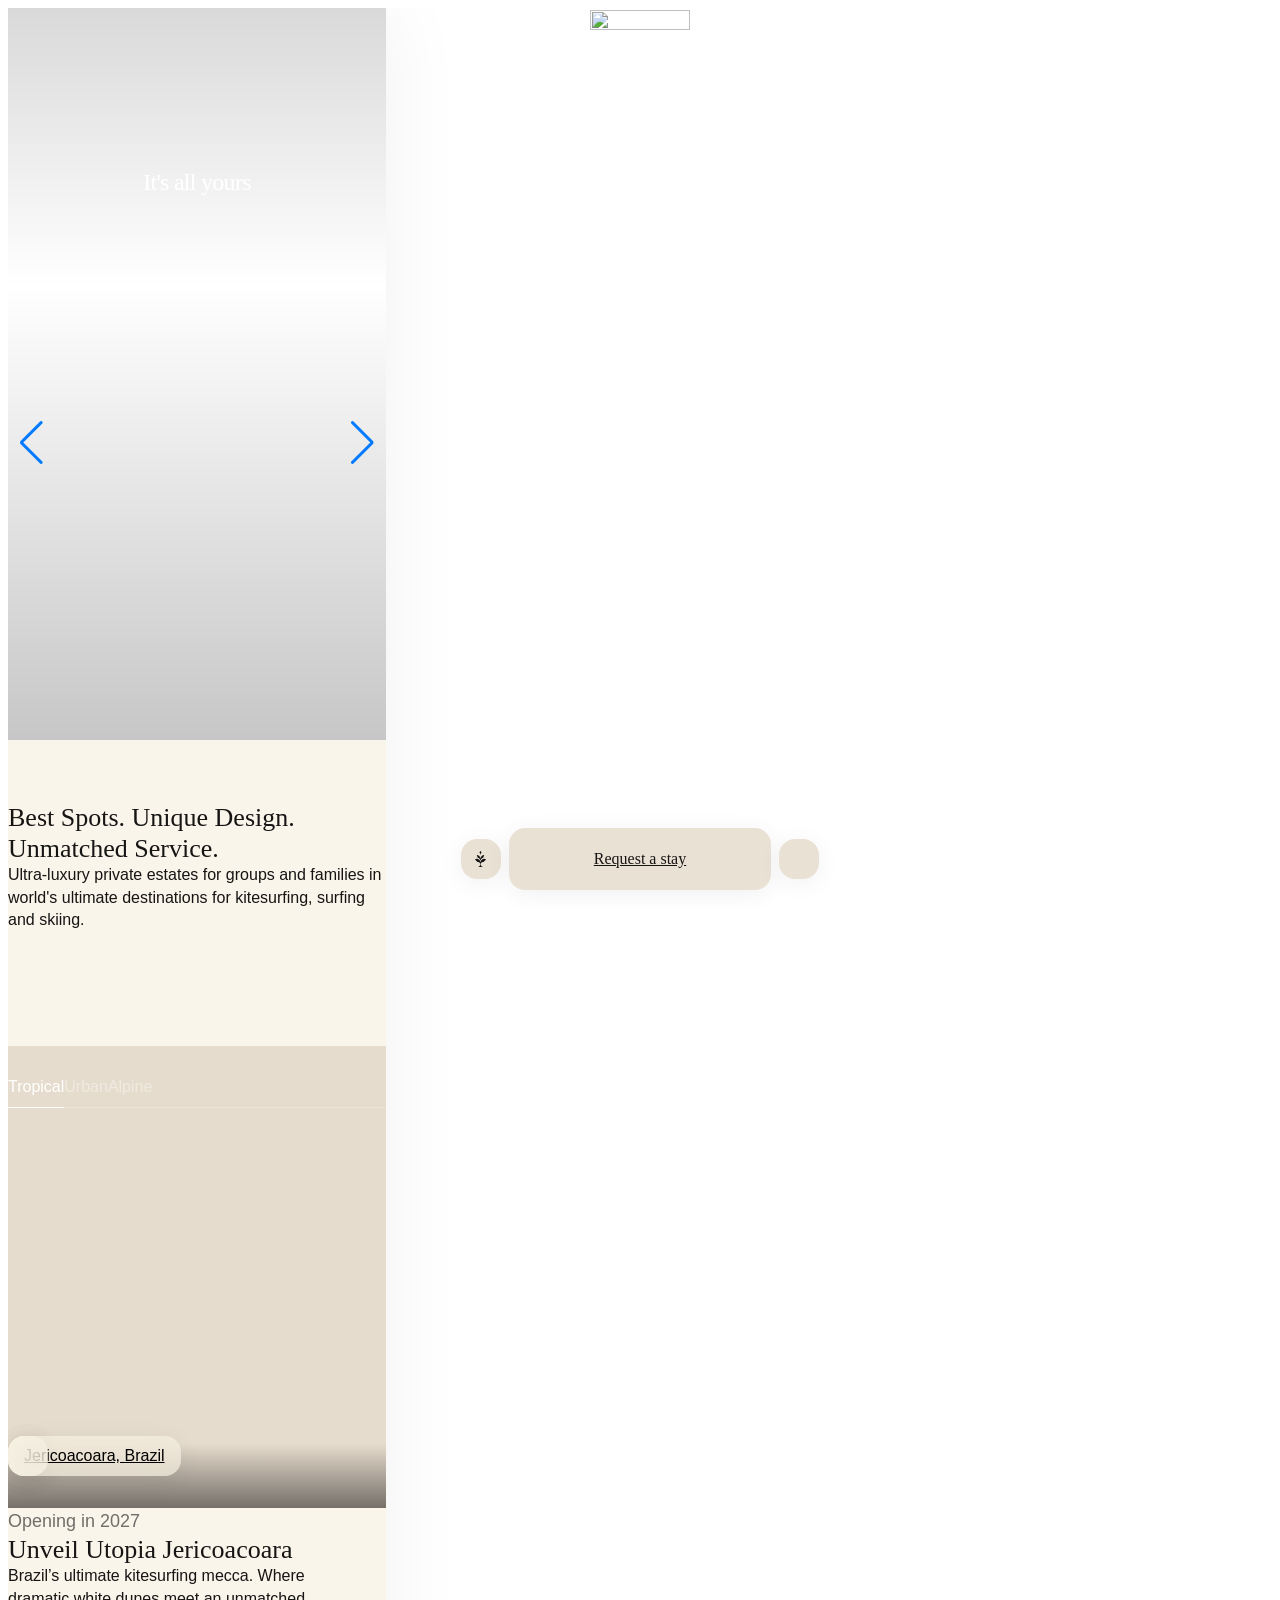
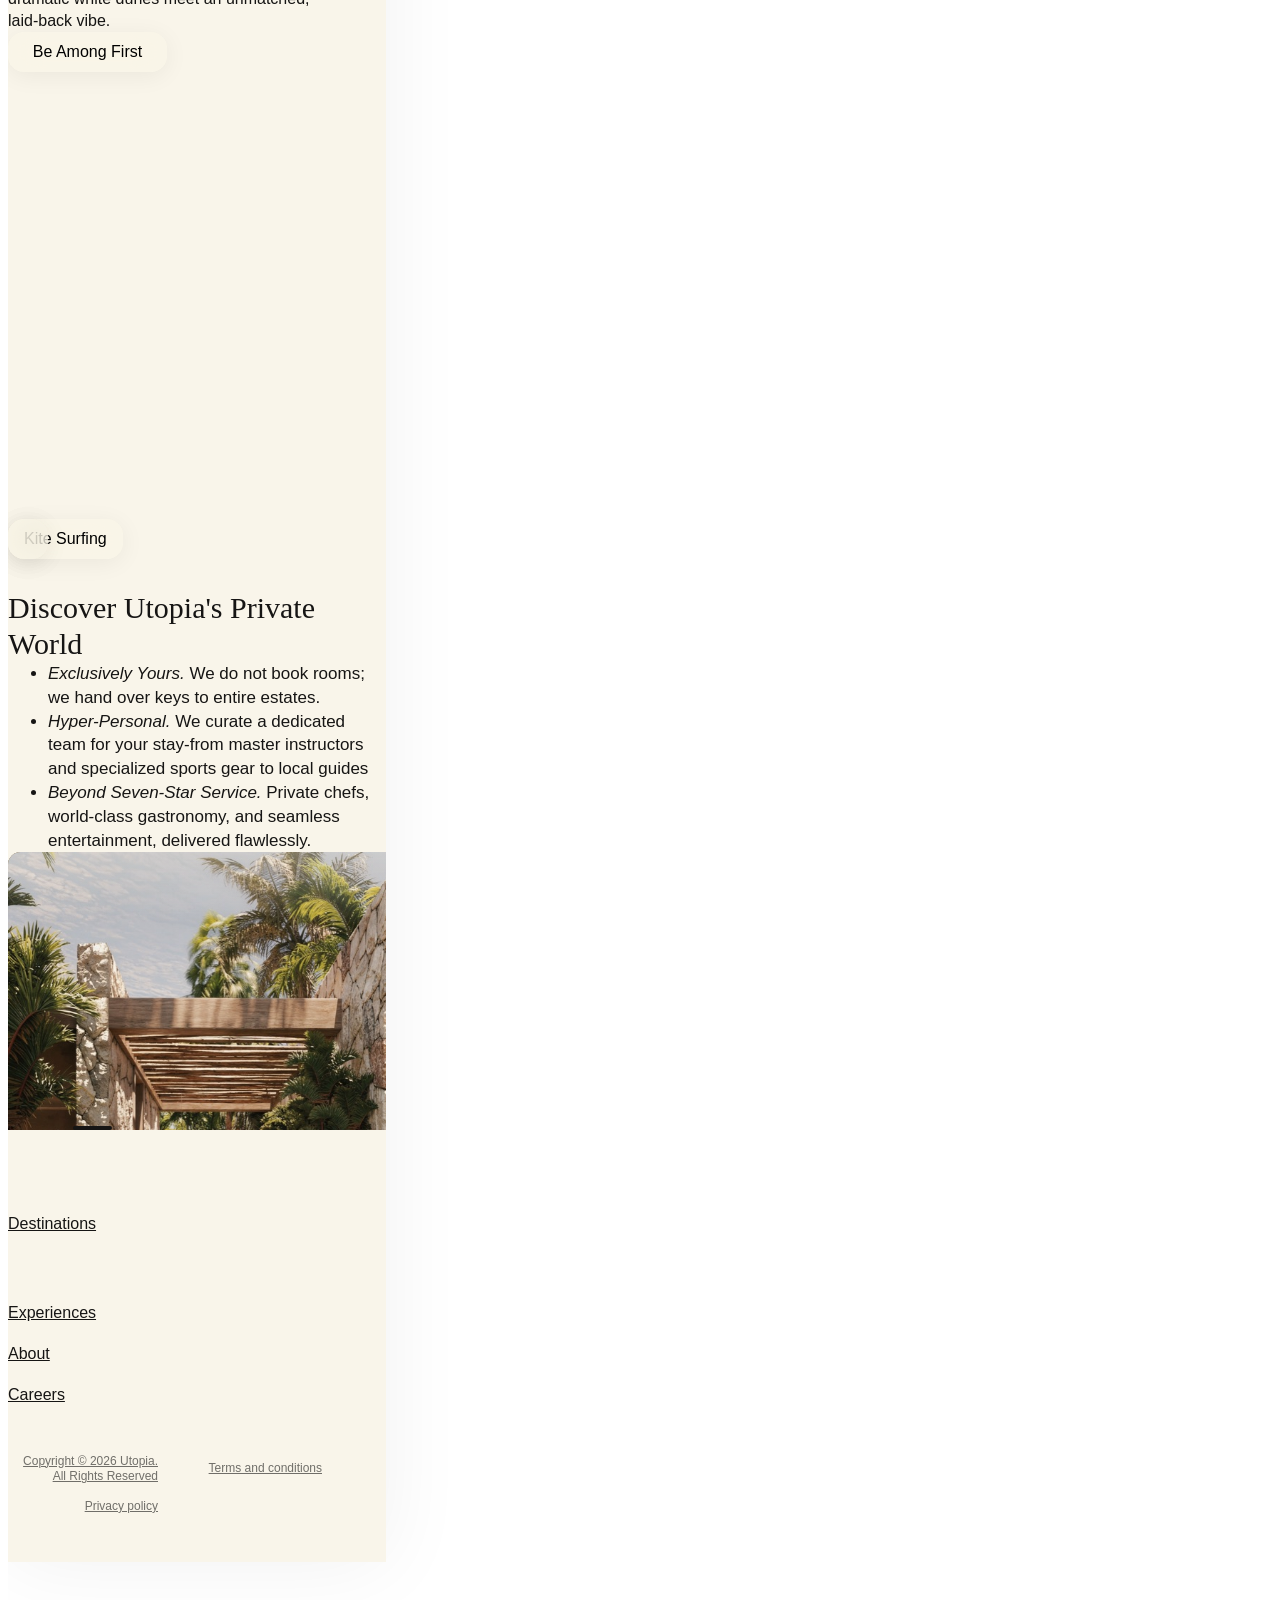
==== commit f1d4fee3: "Update index.html" ====
--- a/index.html
+++ b/index.html
@@ -143,7 +143,7 @@
           <h2 class="days__title" data-reveal>Discover Utopia's Private World</h2>
           <ul class="days__body" data-reveal>
             <li><em>Exclusively Yours.</em> We do not book rooms; we hand over keys to entire estates.</li>
-            <li><em>Hyper-Personalized to your needs.</em> We curate a dedicated team for your stay—from master instructors and specialized sports gear to local guides</li>
+            <li><em>Hyper-Personal.</em> We curate a dedicated team for your stay-from master instructors and specialized sports gear to local guides</li>
             <li><em>Beyond Seven-Star Service.</em> Private chefs, world-class gastronomy, and seamless entertainment, delivered flawlessly.</li>
           </ul>
         </div>
@@ -177,29 +177,6 @@
         </div>
       </section>
 
-      <!-- Screen 6: Final CTA (378×387) -->
-      <section class="cta-final" id="request" aria-label="Discover" data-reveal-group>
-        <div class="cta-final__bg" aria-hidden="true">
-          <video
-            class="cta-final__video"
-            data-src="assets/footer.mp4"
-            poster="assets/opt/cta-footer-poster.jpg?v=20260610-1330"
-            width="2052"
-            height="1008"
-            muted
-            autoplay
-            loop
-            playsinline
-            preload="metadata"
-          ></video>
-        </div>
-
-        <div class="cta-final__content">
-          <h2 class="cta-final__title" data-reveal>Discover Utopia&rsquo;s<br />Private World</h2>
-          <a class="cta-final__cta" href="#request" data-reveal>Start personalization</a>
-        </div>
-      </section>
-
       <!-- Footer (378×510) -->
       <footer class="footer" aria-label="Footer" data-reveal-group>
         <div class="footer__inner">
